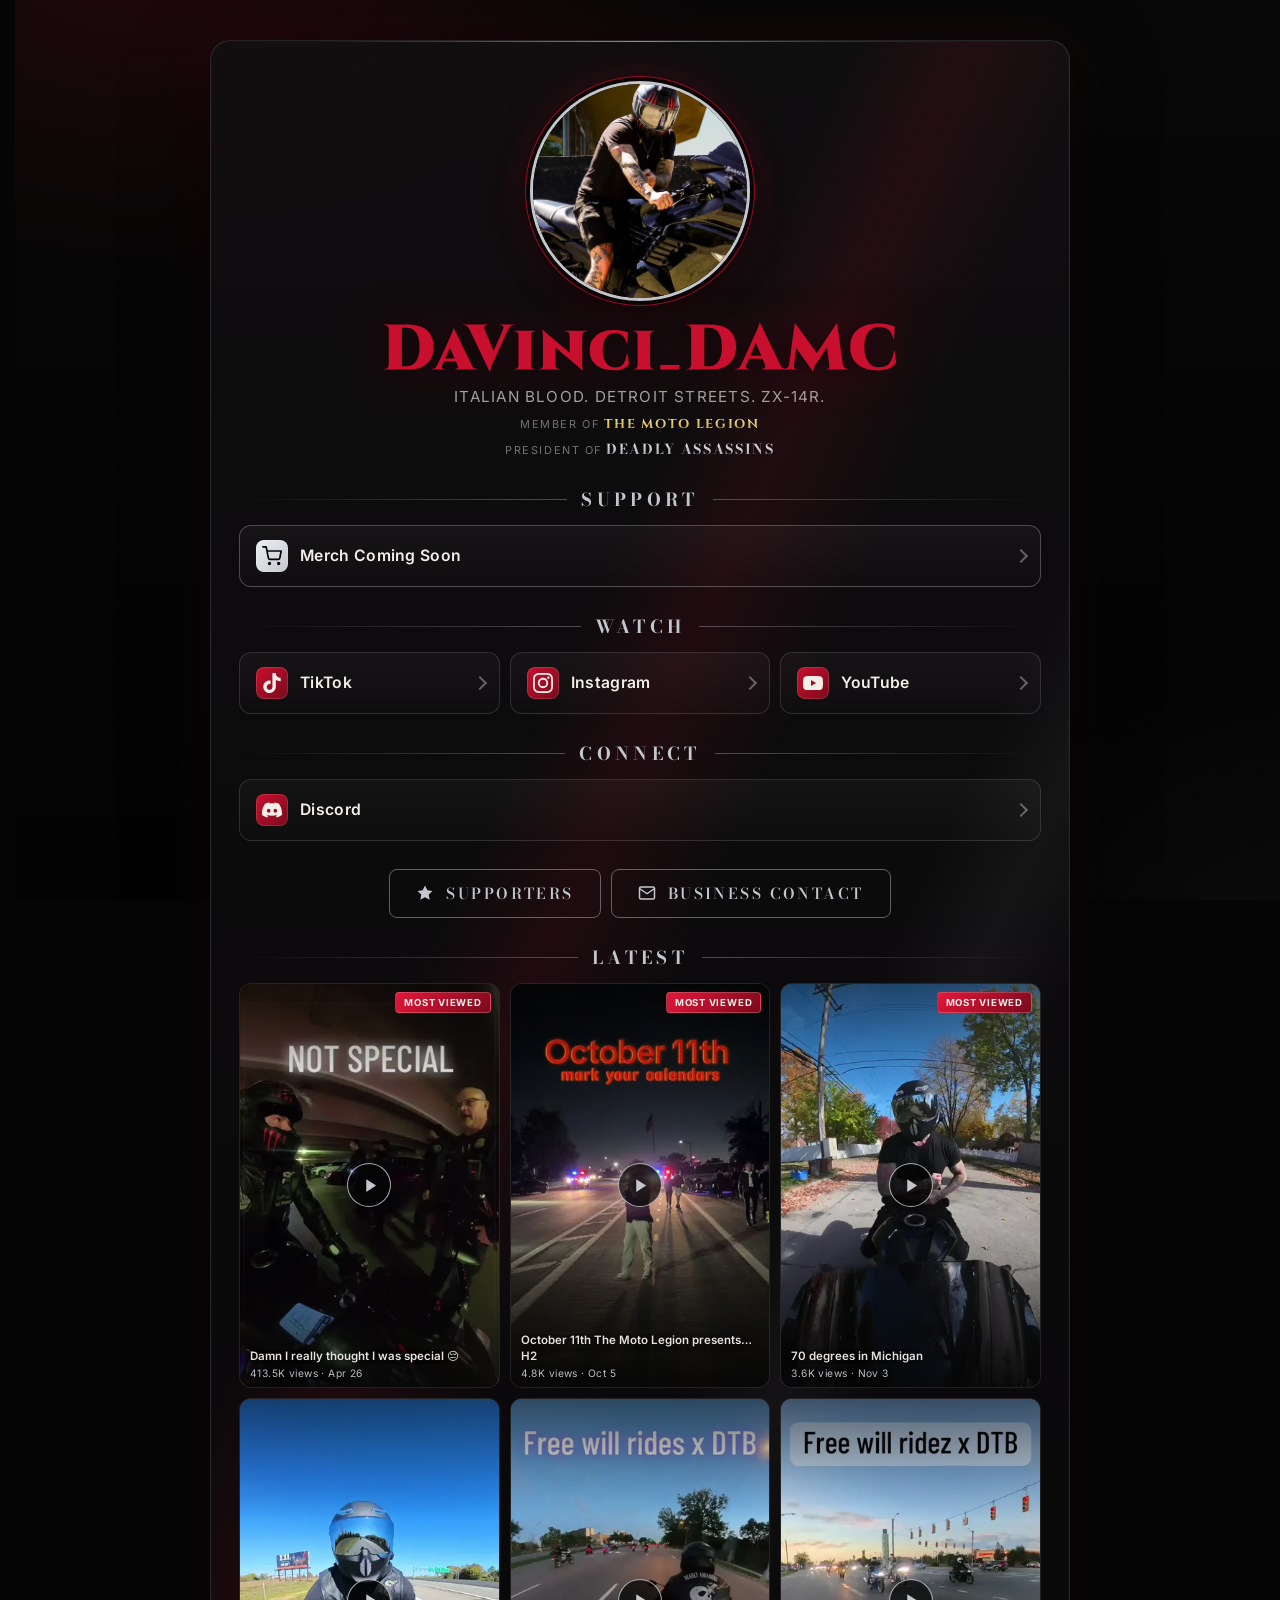
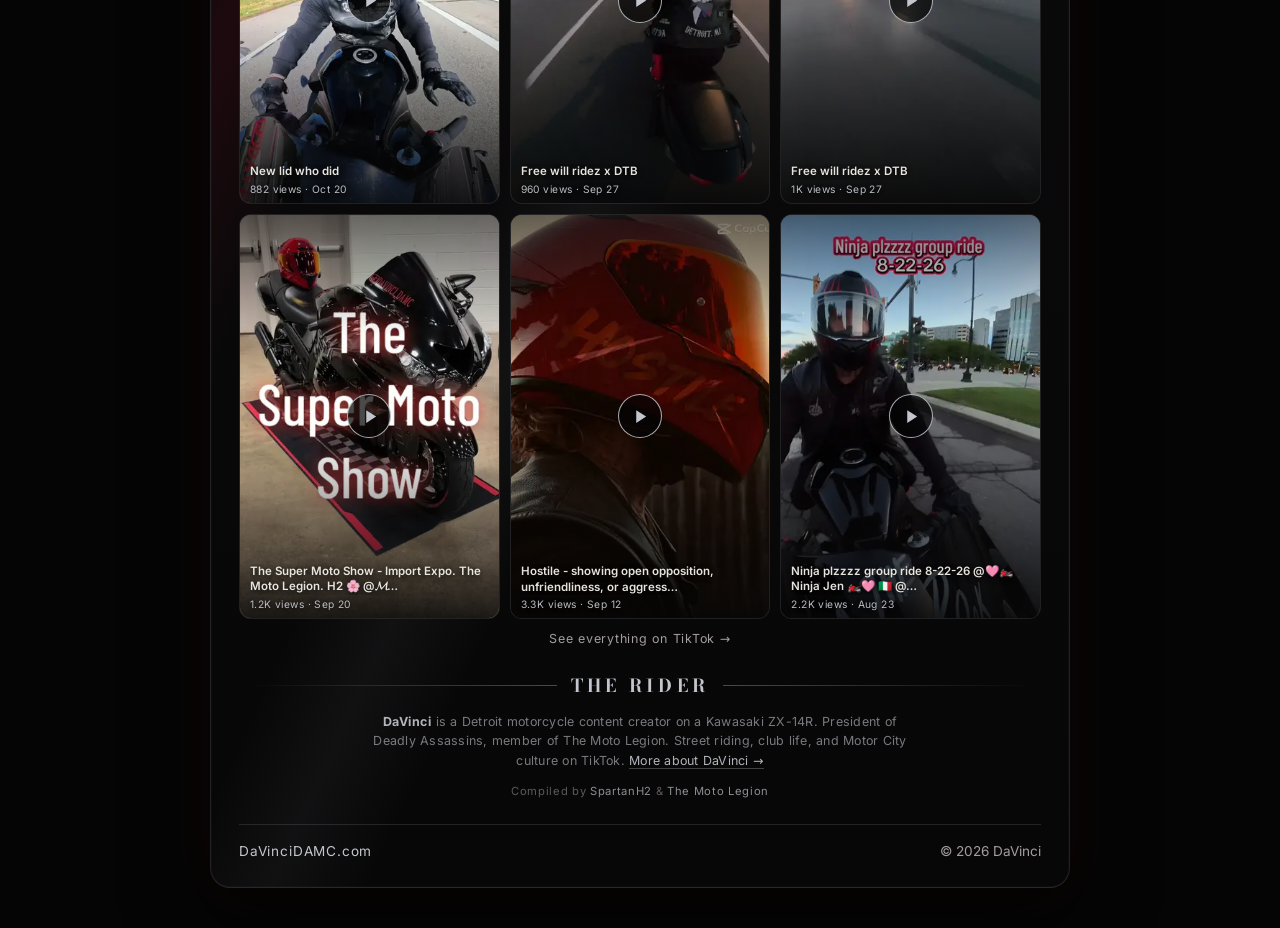
==== index.html @ 63b17da8 "Deploy VectaShield/Main-DaVinciDAMC-Website 2026-11-25T17:35:59Z" ====
<!DOCTYPE html>
<html lang="en">
<head>
    <meta charset="UTF-8">
    <meta name="viewport" content="width=device-width, initial-scale=1.0">
    <title>DaVinci | Motorcycle Content Creator | Detroit</title>
    <meta name="description" content="DaVinci is a Detroit motorcycle content creator on a Kawasaki ZX-14R. President of Deadly Assassins, member of The Moto Legion. TikTok, Instagram, YouTube, and Discord in one place.">
    <meta name="author" content="DaVinci">
    <meta name="robots" content="index, follow">
    <meta name="theme-color" content="#050505">
    <link rel="canonical" href="https://davincidamc.com/">

    <!-- Open Graph. Renders the preview card when the site is linked on
         Discord, Facebook, LinkedIn, Slack, and iMessage. -->
    <meta property="og:title" content="DaVinci | Motorcycle Content Creator | Detroit">
    <meta property="og:description" content="Detroit motorcycle content on a Kawasaki ZX-14R. President of Deadly Assassins, member of The Moto Legion.">
    <meta property="og:type" content="website">
    <meta property="og:url" content="https://davincidamc.com/">
    <meta property="og:site_name" content="DaVinci">
    <meta property="og:locale" content="en_US">
    <meta property="og:image" content="https://davincidamc.com/og-image.png?v=20261125173556">
    <meta property="og:image:secure_url" content="https://davincidamc.com/og-image.png?v=20261125173556">
    <meta property="og:image:type" content="image/png">
    <meta property="og:image:width" content="1200">
    <meta property="og:image:height" content="630">
    <meta property="og:image:alt" content="DaVinci, Detroit motorcycle content creator">

    <!-- Twitter Card. summary_large_image turns the preview into a
         full-width banner; it needs the 1200x630 card above, which
         scripts/make-og-image.mjs generates from src/og-card.html. -->
    <meta name="twitter:card" content="summary_large_image">
    <meta name="twitter:title" content="DaVinci | Motorcycle Content Creator | Detroit">
    <meta name="twitter:description" content="Detroit motorcycle content on a Kawasaki ZX-14R. President of Deadly Assassins, member of The Moto Legion.">
    <meta name="twitter:image" content="https://davincidamc.com/og-image.png?v=20261125173556">
    <meta name="twitter:image:alt" content="DaVinci, Detroit motorcycle content creator">

    <link rel="stylesheet" href="styles.css?v=20261125173556">
    <link rel="icon" type="image/png" href="favicon-64.png?v=20261125173556">
    <link rel="icon" href="/favicon.ico" sizes="48x48 32x32 16x16">
    <link rel="apple-touch-icon" href="/apple-touch-icon.png">
    <link rel="preload" href="/fonts/bodoni-moda-latin.woff2" as="font" type="font/woff2" crossorigin>
    <link rel="preload" href="/fonts/inter-latin.woff2" as="font" type="font/woff2" crossorigin>

    <!-- Structured data. Person + the two organizations + WebSite in one
         @graph so parsers read the identity graph in a single pass. The
         Legion node uses the @id that themotolegion.com publishes, so the
         membership edge resolves to the same entity from both sites. -->
    <script type="application/ld+json">
    {
      "@context": "https://schema.org",
      "@graph": [
        {
          "@type": "Person",
          "@id": "https://davincidamc.com/#person",
          "name": "DaVinci",
          "alternateName": ["DaVinci_DAMC", "@davinci_damc"],
          "url": "https://davincidamc.com/",
          "image": "https://davincidamc.com/davinci-portrait.webp",
          "jobTitle": "Motorcycle Content Creator",
          "description": "DaVinci is a Detroit motorcycle content creator on a Kawasaki ZX-14R. President of the Deadly Assassins motorcycle club and a member of The Moto Legion.",
          "homeLocation": {
            "@type": "Place",
            "address": {
              "@type": "PostalAddress",
              "addressLocality": "Detroit",
              "addressRegion": "MI",
              "addressCountry": "US"
            }
          },
          "knowsAbout": [
            "Motorcycles",
            "Kawasaki ZX-14R",
            "Sportbikes",
            "Detroit motorcycle culture",
            "Motorcycle clubs",
            "Rider community"
          ],
          "sameAs": [
            "https://www.tiktok.com/@davinci_damc",
            "https://www.instagram.com/davinci_damc/",
            "https://www.youtube.com/@davinci_damc"
          ],
          "memberOf": { "@id": "https://themotolegion.com/#org" },
          "affiliation": { "@id": "https://davincidamc.com/#deadly-assassins" }
        },
        {
          "@type": "Organization",
          "@id": "https://themotolegion.com/#org",
          "name": "The Moto Legion",
          "url": "https://themotolegion.com/",
          "description": "The Moto Legion is a southeast Michigan motorcycle content collective. DaVinci is a member.",
          "member": { "@id": "https://davincidamc.com/#person" }
        },
        {
          "@type": "Organization",
          "@id": "https://davincidamc.com/#deadly-assassins",
          "name": "Deadly Assassins",
          "alternateName": ["Deadly Assassins MC", "DAMC"],
          "description": "Deadly Assassins is a Detroit motorcycle club. DaVinci is its president.",
          "location": {
            "@type": "Place",
            "address": {
              "@type": "PostalAddress",
              "addressLocality": "Detroit",
              "addressRegion": "MI",
              "addressCountry": "US"
            }
          },
          "member": {
            "@type": "OrganizationRole",
            "member": { "@id": "https://davincidamc.com/#person" },
            "roleName": "President"
          }
        },
        {
          "@type": "WebSite",
          "@id": "https://davincidamc.com/#website",
          "name": "DaVinci",
          "url": "https://davincidamc.com/",
          "inLanguage": "en-US",
          "publisher": { "@id": "https://davincidamc.com/#person" }
        }
      ]
    }
    </script>
</head>
<body>
    <main class="card">
        <div class="avatar-wrap">
            <img src="davinci-avatar.webp?v=20261125173556" alt="DaVinci on his Kawasaki ZX-14R" class="avatar" width="220" height="220" fetchpriority="high">
        </div>

        <h1 class="name wordmark-heading"><img src="davinci-damc-wordmark.svg?v=20261125173556" alt="DaVinci_DAMC" class="wordmark" width="2806" height="300"></h1>
        <p class="tagline">Italian blood. Detroit streets. ZX-14R.</p>

        <!-- Membership credit. Deliberately understated visually, but fully
             machine-readable: the JSON-LD above carries Person.memberOf ->
             The Moto Legion Organization, and this link repeats it in the
             DOM so a crawler that only reads markup still sees the tie. -->
        <p class="legion-member">
            Member of
            <a href="https://themotolegion.com/" target="_blank" rel="noopener external"
               title="The Moto Legion, southeast Michigan motorcycle collective">The Moto Legion</a>
        </p>
        <!-- Club title, styled as a sibling of the Legion line. No link:
             the club has no site. JSON-LD carries the president role. -->
        <p class="club-title">
            President of
            <span class="club-name">Deadly Assassins</span>
        </p>

        <section class="links">
            <h2 class="section-title">Support</h2>
            <div class="link-grid" style="grid-template-columns: 1fr;">
                <a class="link-btn support" href="coming-soon.html" rel="noopener" aria-label="Merch coming soon" title="Merch (Coming Soon)">
                    <span class="icon"><svg class="icon-svg" aria-hidden="true"><use href="icons.svg#i-cart"/></svg></span><span class="label">Merch Coming Soon</span>
                </a>
            </div>

            <h2 class="section-title">Watch</h2>
            <div class="link-grid">
                <a class="link-btn" href="https://www.tiktok.com/@davinci_damc" target="_blank" rel="noopener" aria-label="TikTok profile for DaVinci" title="TikTok">
                    <span class="icon"><svg class="icon-svg" aria-hidden="true"><use href="icons.svg#i-tiktok"/></svg></span><span class="label">TikTok</span>
                </a>
                <a class="link-btn" href="https://www.instagram.com/davinci_damc/" target="_blank" rel="noopener" aria-label="Instagram profile for DaVinci" title="Instagram">
                    <span class="icon"><svg class="icon-svg" aria-hidden="true"><use href="icons.svg#i-instagram"/></svg></span><span class="label">Instagram</span>
                </a>
                <a class="link-btn" href="https://www.youtube.com/@davinci_damc" target="_blank" rel="noopener" aria-label="YouTube channel for DaVinci" title="YouTube">
                    <span class="icon"><svg class="icon-svg" aria-hidden="true"><use href="icons.svg#i-youtube"/></svg></span><span class="label">YouTube</span>
                </a>
            </div>

            <h2 class="section-title">Connect</h2>
            <div class="link-grid" style="grid-template-columns: 1fr;">
                <a class="link-btn" href="https://discord.gg/fz67hjDnPW" target="_blank" rel="noopener" aria-label="The Moto Legion Discord server invite" title="Discord">
                    <span class="icon"><svg class="icon-svg" aria-hidden="true"><use href="icons.svg#i-discord"/></svg></span><span class="label">Discord</span>
                </a>
            </div>

            <div class="meta-cta-row">
                <a class="business-cta" href="supporters.html" aria-label="Supporters page">
                    <svg class="icon-svg" aria-hidden="true"><use href="icons.svg#i-star"/></svg><span class="label">Supporters</span>
                </a>
                <a class="business-cta" href="contact.html" aria-label="Business contact for DaVinci">
                    <svg class="icon-svg" aria-hidden="true"><use href="icons.svg#i-envelope"/></svg><span class="label">Business Contact</span>
                </a>
            </div>
        </section>

        <!-- Moto Legion shared events calendar. The inline script at the
             bottom of the page fetches themotolegion.com/events.json
             cross-origin (CORS is open, buster rolls hourly), filters to
             events naming davinci or the whole Moto Legion, and renders
             .event-tile anchors here. Empty, and costing nothing visually,
             when no upcoming event names this site or the fetch fails. -->
        <div id="event-strip"></div>

        <!-- Latest TikTok uploads. Hidden until feed.js has data so the
             section never flashes an empty heading; feed.js only fetches
             once the page is idle and the section nears the viewport. -->
        <div id="latest-anchor" aria-hidden="true"></div>
        <section class="latest" id="latest" aria-label="Latest TikTok videos" hidden>
            <h2 class="section-title">Latest</h2>
            <div class="video-grid" id="video-grid"></div>
            <a class="feed-more" href="https://www.tiktok.com/@davinci_damc" target="_blank" rel="noopener">
                See everything on TikTok &rarr;
            </a>
        </section>
        <noscript>
            <p class="feed-fallback">Latest videos need JavaScript. Catch them direct on
                <a href="https://www.tiktok.com/@davinci_damc" rel="noopener">@davinci_damc</a>.
            </p>
        </noscript>

        <section class="about-caption">
            <h2 class="section-title">The Rider</h2>
            <p>
                <strong>DaVinci</strong> is a Detroit motorcycle content creator on a Kawasaki ZX-14R.
                President of Deadly Assassins, member of The Moto Legion. Street riding, club life, and Motor City culture on TikTok.
                <a href="about.html">More about DaVinci &rarr;</a>
            </p>
        </section>

        <p class="site-credit">
            Compiled by <a href="https://spartanh2.com" target="_blank" rel="noopener" title="SpartanH2, southeast Michigan motorcycle content creator">SpartanH2</a>
            &amp; <a href="https://themotolegion.com" target="_blank" rel="noopener" title="The Moto Legion, southeast Michigan motorcycle collective">The Moto Legion</a>
        </p>

        <footer class="footer">
            <a href="https://davincidamc.com">DaVinciDAMC.com</a>
            <span>&copy; <span id="year"></span> DaVinci</span>
        </footer>
    </main>

    <script>document.getElementById('year').textContent = new Date().getFullYear();</script>
    <!-- Moto Legion shared events calendar. One fetch of the hub's
         events.json; the ?v= buster rolls hourly so LiteSpeed's day-long
         JSON cache never serves a stale calendar, and no deploy is needed
         here when an event is added. Any failure leaves the strip empty,
         identical to having no upcoming events. -->
    <script>
    (function () {
        var strip = document.getElementById('event-strip');
        if (!strip || !window.fetch) { return; }
        var EVENTS_URL = 'https://themotolegion.com/events.json?v=' +
            Math.floor(Date.now() / 3600000);
        var MY_KEY = 'davinci';
        var MONTHS = ['Jan', 'Feb', 'Mar', 'Apr', 'May', 'Jun',
                      'Jul', 'Aug', 'Sep', 'Oct', 'Nov', 'Dec'];
        function span(cls, text) {
            var s = document.createElement('span');
            s.className = cls;
            s.textContent = text;
            return s;
        }
        fetch(EVENTS_URL).then(function (r) { return r.json(); }).then(function (d) {
            var now = new Date();
            var today = now.getFullYear() + '-' +
                String(now.getMonth() + 1).padStart(2, '0') + '-' +
                String(now.getDate()).padStart(2, '0');
            (d.events || []).filter(function (e) {
                return e.date >= today && (e.who || []).some(function (w) {
                    return w === MY_KEY || w === 'themotolegion';
                });
            }).sort(function (a, b) {
                return a.date < b.date ? -1 : a.date > b.date ? 1 : 0;
            }).forEach(function (e) {
                var tile = document.createElement('a');
                tile.className = 'event-tile';
                tile.href = e.url;
                tile.target = '_blank';
                tile.rel = 'noopener';
                tile.setAttribute('aria-label', e.aria ||
                    (e.name + ', ' + e.date + ', ' + e.where));
                var date = span('event-date', '');
                date.appendChild(span('event-mon', MONTHS[parseInt(e.date.slice(5, 7), 10) - 1]));
                date.appendChild(span('event-day', String(parseInt(e.date.slice(8, 10), 10))));
                var info = span('event-info', '');
                info.appendChild(span('event-name', e.name));
                info.appendChild(span('event-times', e.times));
                var where = span('event-where', e.where + ' ');
                where.appendChild(span('event-arrow', '→'));
                tile.appendChild(date);
                tile.appendChild(info);
                tile.appendChild(where);
                strip.appendChild(tile);
            });
        }).catch(function () { /* unreachable hub reads as no events */ });
    })();
    </script>
    <!-- Last script on the page: the feed is the lowest-priority thing here
         and defers its own network work until after load. -->
    <script src="feed.js?v=20261125173556" defer></script>
</body>
</html>
---- styles.css ----
@font-face{font-family:Bodoni Moda;font-style:normal;font-weight:400 900;font-display:swap;src:url(fonts/bodoni-moda-latin.woff2) format("woff2");unicode-range:U+0000-00FF,U+0131,U+0152-0153,U+02BB-02BC,U+02C6,U+02DA,U+02DC,U+0304,U+0308,U+0329,U+2000-206F,U+20AC,U+2122,U+2191,U+2193,U+2212,U+2215,U+FEFF,U+FFFD}@font-face{font-family:Bodoni Moda;font-style:italic;font-weight:400 900;font-display:swap;src:url(fonts/bodoni-moda-italic-latin.woff2) format("woff2");unicode-range:U+0000-00FF,U+0131,U+0152-0153,U+02BB-02BC,U+02C6,U+02DA,U+02DC,U+0304,U+0308,U+0329,U+2000-206F,U+20AC,U+2122,U+2191,U+2193,U+2212,U+2215,U+FEFF,U+FFFD}@font-face{font-family:Inter;font-style:normal;font-weight:100 900;font-display:swap;src:url(fonts/inter-latin.woff2) format("woff2");unicode-range:U+0000-00FF,U+0131,U+0152-0153,U+02BB-02BC,U+02C6,U+02DA,U+02DC,U+0304,U+0308,U+0329,U+2000-206F,U+20AC,U+2122,U+2191,U+2193,U+2212,U+2215,U+FEFF,U+FFFD}@font-face{font-family:Cinzel;font-style:normal;font-weight:400 900;font-display:swap;src:url(fonts/cinzel-latin.woff2) format("woff2");unicode-range:U+0000-00FF,U+0131,U+0152-0153,U+02BB-02BC,U+02C6,U+02DA,U+02DC,U+0304,U+0308,U+0329,U+2000-206F,U+20AC,U+2122,U+2191,U+2193,U+2212,U+2215,U+FEFF,U+FFFD}@view-transition{navigation: auto;}::view-transition-old(root),::view-transition-new(root){animation-duration:.16s}@media (prefers-reduced-motion: reduce){::view-transition-old(root),::view-transition-new(root){animation:none}}:root{--black: #050505;--black-2: #0a0a0a;--lacquer: #121012;--lacquer-2: #1a1618;--red: #C8102E;--red-deep: #7a0a1c;--red-glow: #e3173a;--steel: #c3c7cd;--steel-dim: #8a9099;--steel-dark: #5c6169;--ink: #f2efe9;--muted: #a39d9d;--it-green: #1f8a4c;--it-white: #f2efe9;--it-red: #C8102E}*{box-sizing:border-box;margin:0;padding:0}html{scrollbar-gutter:stable both-edges}html,body{min-height:100%;font-family:Inter,system-ui,-apple-system,Segoe UI,Roboto,sans-serif;color:var(--ink);background:var(--black)}body{min-height:100vh;display:flex;align-items:center;justify-content:center;padding:40px 20px;background:transparent}body:before{content:"";position:fixed;inset:0;z-index:-1;background-color:var(--black);background-image:radial-gradient(900px 560px at 12% -8%,rgba(200,16,46,.14),transparent 62%),radial-gradient(760px 520px at 105% 108%,rgba(195,199,205,.05),transparent 60%),linear-gradient(180deg,#070707 0%,var(--black) 50%,#030303 100%);pointer-events:none}.card{width:100%;max-width:860px;background:linear-gradient(180deg,#121012cc,#090809db);border:1px solid rgba(195,199,205,.14);border-radius:20px;padding:40px 28px 28px;box-shadow:0 30px 80px #000000bf,0 0 0 1px #ffffff05 inset,0 0 60px #c8102e1a;backdrop-filter:blur(3px);position:relative;overflow:hidden}.card:before{content:"";position:absolute;inset:0;background:linear-gradient(115deg,transparent 55%,rgba(195,199,205,.05) 60%,transparent 65%),linear-gradient(295deg,transparent 55%,rgba(200,16,46,.1) 62%,transparent 68%);pointer-events:none}.card:after{content:"";position:absolute;top:0;left:12%;right:12%;height:1px;background:linear-gradient(90deg,transparent 0%,rgba(31,138,76,.55) 22%,rgba(242,239,233,.55) 50%,rgba(200,16,46,.6) 78%,transparent 100%);pointer-events:none}.avatar-wrap{display:flex;justify-content:center;margin-bottom:18px;position:relative;z-index:1}.avatar{width:220px;height:220px;border-radius:50%;object-fit:cover;border:3px solid var(--steel);background:#000;box-shadow:0 0 0 4px #050505f2,0 0 0 5px #c8102eb3,0 10px 30px #000000b3,0 0 44px #c8102e47}.name{font-family:Bodoni Moda,Times New Roman,serif;font-weight:700;text-align:center;font-size:clamp(2rem,5vw,2.6rem);letter-spacing:.1em;color:var(--ink);text-shadow:0 2px 12px rgba(0,0,0,.8);position:relative;z-index:1;text-transform:uppercase}.accent{color:var(--red-glow);margin-left:4px}.name-solid{color:var(--steel)}.wordmark-heading{letter-spacing:0;line-height:0;margin:.2em 0}.wordmark{display:block;margin:0 auto;width:min(100%,clamp(250px,76vw,520px));max-width:100%;height:auto;filter:drop-shadow(0 2px 14px rgba(0,0,0,.8)) drop-shadow(0 0 22px rgba(200,16,46,.22))}.tagline{text-align:center;color:var(--muted);font-size:.95rem;letter-spacing:.08em;text-transform:uppercase;margin:12px 0 10px;position:relative;z-index:1}.legion-member{text-align:center;margin:0;font-size:.68rem;letter-spacing:.14em;text-transform:uppercase;color:#a39d9db3;position:relative;z-index:1}.legion-member a{font-family:Cinzel,serif;font-weight:700;font-size:.8rem;letter-spacing:.13em;text-decoration:none;color:#e8c76a;transition:filter .15s ease;white-space:nowrap}@supports ((-webkit-background-clip: text) or (background-clip: text)){.legion-member a{background:linear-gradient(180deg,#f4e4b8,#e8c76a 45%,#c9a24b 80%);-webkit-background-clip:text;background-clip:text;color:transparent}}.legion-member a:hover{filter:brightness(1.15) drop-shadow(0 0 8px rgba(232,199,106,.35))}.legion-member a:focus-visible{outline:2px solid #e8c76a;outline-offset:3px;border-radius:2px}.club-title{text-align:center;margin:6px 0 24px;font-size:.68rem;letter-spacing:.14em;text-transform:uppercase;color:#a39d9db3;position:relative;z-index:1}.club-title .club-name{font-family:Bodoni Moda,serif;font-weight:700;font-size:.86rem;letter-spacing:.12em;color:var(--steel);white-space:nowrap}@supports ((-webkit-background-clip: text) or (background-clip: text)){.club-title .club-name{background:linear-gradient(180deg,#eef0f3 0%,var(--steel) 50%,var(--steel-dim) 100%);-webkit-background-clip:text;background-clip:text;color:transparent}}.section-title{display:flex;align-items:center;gap:14px;font-family:Bodoni Moda,serif;font-weight:700;font-size:clamp(.92rem,2.8vw,1.12rem);letter-spacing:.24em;color:var(--steel);text-transform:uppercase;text-align:center;white-space:nowrap;margin:26px 0 12px;position:relative;z-index:1}.section-title:before,.section-title:after{content:"";flex:1;height:1px;min-width:12px;background:linear-gradient(90deg,transparent,rgba(195,199,205,.35))}.section-title:after{background:linear-gradient(90deg,rgba(195,199,205,.35),transparent)}.link-grid{display:grid;grid-template-columns:repeat(auto-fit,minmax(180px,1fr));gap:10px;position:relative;z-index:1}.link-grid+.link-grid{margin-top:10px}.link-btn{display:flex;align-items:center;gap:12px;padding:14px 16px;background:linear-gradient(180deg,#ffffff0a,#ffffff03);border:1px solid rgba(195,199,205,.16);border-radius:12px;color:var(--ink);text-decoration:none;font-weight:600;font-size:.98rem;letter-spacing:.02em;transition:transform .15s ease,border-color .2s ease,background .2s ease,box-shadow .2s ease;position:relative;overflow:hidden}.link-btn:after{content:"";position:absolute;right:14px;top:50%;width:8px;height:8px;border-right:2px solid var(--steel);border-top:2px solid var(--steel);transform:translateY(-50%) rotate(45deg);opacity:.45;transition:opacity .2s ease,right .2s ease}.link-btn:hover{transform:translateY(-2px);border-color:var(--red-glow);background:linear-gradient(180deg,#c8102e2e,#c8102e0d);box-shadow:0 8px 24px #c8102e47}.link-btn:hover:after{opacity:1;right:10px}.link-btn:focus-visible{outline:2px solid var(--steel);outline-offset:2px}.link-btn .icon{display:inline-flex;align-items:center;justify-content:center;width:32px;height:32px;background:linear-gradient(135deg,var(--red),var(--red-deep));color:var(--ink);border-radius:8px;font-weight:800;flex-shrink:0;box-shadow:inset 0 0 0 1px #ffffff1f}.icon-svg{width:20px;height:20px;fill:currentColor;display:block}.business-cta .icon-svg{width:18px;height:18px}.link-btn.support .icon{background:linear-gradient(135deg,#eef0f3,var(--steel));color:var(--black)}.link-btn.support{border-color:#c3c7cd52}.link-btn.support:hover{border-color:var(--steel);background:linear-gradient(180deg,#c3c7cd24,#c3c7cd0a);box-shadow:0 8px 24px #c3c7cd29}.meta-cta-row{margin-top:28px;display:flex;flex-wrap:wrap;justify-content:center;gap:10px;position:relative;z-index:1}.business-cta{display:inline-flex;align-items:center;gap:12px;padding:12px 26px;background:transparent;border:1.5px solid rgba(195,199,205,.45);border-radius:8px;color:var(--steel);text-decoration:none;font-family:Bodoni Moda,serif;font-weight:600;font-size:.95rem;text-transform:uppercase;letter-spacing:.16em;transition:background .15s ease,color .15s ease,border-color .15s ease,transform .15s ease}.business-cta:hover{background:var(--steel);color:var(--black);border-color:var(--steel);transform:translateY(-1px)}.business-cta:focus-visible{outline:2px solid var(--steel);outline-offset:2px}.about-caption{margin:0 auto 6px;padding:0 8px;text-align:center;color:#c3c7cd99;font-size:.78rem;line-height:1.55;letter-spacing:.02em;position:relative;z-index:1}.about-caption p{max-width:560px;margin:0 auto}.about-caption strong{color:#c3c7cde6;font-weight:700;letter-spacing:.04em}.about-caption a{color:#c3c7cde6;text-decoration:none;border-bottom:1px solid rgba(195,199,205,.3);transition:color .15s ease,border-color .15s ease;white-space:nowrap}.about-caption a:hover{color:var(--ink);border-bottom-color:var(--red-glow)}.footer{margin-top:26px;padding-top:18px;border-top:1px solid rgba(195,199,205,.14);display:flex;justify-content:space-between;align-items:center;flex-wrap:wrap;gap:8px;font-size:.85rem;color:var(--muted);position:relative;z-index:1}.footer a{color:var(--steel);text-decoration:none;letter-spacing:.06em}.footer a:hover{color:var(--red-glow)}.back-link{display:inline-block;color:var(--steel);text-decoration:none;font-size:.85rem;letter-spacing:.1em;text-transform:uppercase;margin-bottom:16px;position:relative;z-index:1;transition:color .15s ease}.back-link:hover{color:var(--red-glow)}.fine-print{color:var(--muted);font-size:.78rem;text-align:center;margin-top:18px;padding:12px;border:1px dashed rgba(200,16,46,.35);border-radius:8px;line-height:1.5;position:relative;z-index:1}.fine-print a{color:var(--steel);text-decoration:none;border-bottom:1px solid rgba(195,199,205,.4);transition:color .15s ease,border-color .15s ease}.fine-print a:hover{color:var(--ink);border-bottom-color:var(--red-glow)}.site-credit{text-align:center;margin:14px 0 0;font-size:.7rem;letter-spacing:.06em;color:#a39d9d8c;position:relative;z-index:1}.site-credit a{color:#c3c7cdb3;text-decoration:none}.site-credit a:hover{color:var(--ink)}@media (max-width: 420px){.card{padding:30px 18px 22px}.avatar{width:170px;height:170px}.link-grid{grid-template-columns:1fr 1fr}.link-btn{padding:12px 10px;font-size:.82rem;gap:8px}.link-btn .icon{width:28px;height:28px}.link-btn .icon .icon-svg{width:16px;height:16px}.link-btn:after{display:none}.business-cta{padding:11px 18px;font-size:.85rem}.club-title{font-size:.62rem;letter-spacing:.12em}.club-title .club-name{font-size:.78rem;letter-spacing:.09em}.legion-member{font-size:.62rem;letter-spacing:.12em}}#supporters-list{display:flex;flex-direction:column;gap:6px;margin-top:4px;position:relative;z-index:1}.supporter-row{display:grid;grid-template-columns:80px 1fr auto 24px;align-items:center;gap:12px;padding:10px 14px;background:#ffffff05;border:1px solid rgba(195,199,205,.08);border-radius:8px;font-size:.95rem;transition:border-color .15s ease,background .15s ease}.supporter-row:hover{border-color:#c3c7cd33;background:#ffffff08}.supporter-tier{font-family:Bodoni Moda,serif;font-weight:600;font-size:.72rem;text-transform:uppercase;letter-spacing:.12em;padding:3px 8px;border-radius:4px;text-align:center;color:var(--steel);border:1px solid rgba(195,199,205,.35);background:#c3c7cd0d}.tier-legend{color:var(--ink);border-color:#c8102eb3;background:linear-gradient(135deg,#c8102e38,#c3c7cd0f)}.supporter-name{font-weight:600;color:var(--ink)}.supporter-months{font-size:.85rem;color:#c3c7cdbf;white-space:nowrap}.supporter-ig{color:#c3c7cdb3;text-decoration:none;display:inline-flex;align-items:center;justify-content:center}.supporter-ig .icon-svg{width:18px;height:18px}.supporter-ig:hover{color:var(--red-glow)}.supporter-row.milestone-1y{border-left:2px solid rgba(195,199,205,.4)}.supporter-row.milestone-2y{border-left:2px solid rgba(195,199,205,.7)}.supporter-row.milestone-3y{border-left:2px solid var(--red);box-shadow:inset 4px 0 12px -8px #c8102e80}.supporters-tail{text-align:center;margin-top:14px;font-size:.85rem;color:#c3c7cd8c;font-style:italic}@media (max-width: 480px){.supporter-row{grid-template-columns:auto minmax(0,1fr) auto auto;gap:8px;padding:10px 12px;font-size:.88rem}.supporter-tier{font-size:.62rem;padding:3px 7px;letter-spacing:.08em}.supporter-name{min-width:0;overflow:hidden;text-overflow:ellipsis;white-space:nowrap}.supporter-months{font-size:.75rem}}.latest{margin-top:6px}.video-grid{display:grid;grid-template-columns:repeat(2,1fr);gap:10px;position:relative;z-index:1}@media (min-width: 560px){.video-grid{grid-template-columns:repeat(3,1fr)}}.video-card{position:relative;border-radius:12px;overflow:hidden;border:1px solid rgba(195,199,205,.14);background:#00000059;aspect-ratio:9 / 14;min-height:210px;cursor:pointer;padding:0;text-align:left;display:block;width:100%;color:var(--ink);font-family:inherit;transition:transform .15s ease,border-color .2s ease,box-shadow .2s ease;opacity:0;transform:translateY(10px)}.video-card.revealed{opacity:1;transform:none;transition:opacity .4s ease,transform .4s ease,border-color .2s ease,box-shadow .2s ease}@media (prefers-reduced-motion: reduce){.video-card{opacity:1;transform:none}}.video-card:hover{transform:translateY(-3px);border-color:#e3173a99;box-shadow:0 14px 34px -14px #000000e6}.video-card:focus-visible{outline:2px solid var(--steel);outline-offset:2px}.video-card.playing{cursor:default;transform:none}.video-thumb{position:absolute;inset:0;width:100%;height:100%;object-fit:cover;display:block;background:linear-gradient(135deg,#1a1618e6,#0a0a0ae6)}.video-card:before{content:"";position:absolute;inset:0;background:linear-gradient(100deg,transparent 30%,rgba(255,255,255,.05) 50%,transparent 70%);background-size:200% 100%;animation:video-shimmer 1.4s infinite;z-index:0}.video-card.loaded:before{animation:none;opacity:0}@keyframes video-shimmer{0%{background-position:200% 0}to{background-position:-200% 0}}@media (prefers-reduced-motion: reduce){.video-card:before{animation:none}}.video-scrim{position:absolute;inset:0;background:linear-gradient(180deg,rgba(5,5,5,.55) 0%,transparent 30%,transparent 55%,rgba(5,5,5,.88) 100%);z-index:1;pointer-events:none}.video-play{position:absolute;top:50%;left:50%;transform:translate(-50%,-50%);width:44px;height:44px;border-radius:50%;background:#050505b8;border:1.5px solid rgba(195,199,205,.85);display:flex;align-items:center;justify-content:center;color:var(--steel);z-index:2;pointer-events:none;transition:transform .15s ease,background .15s ease,color .15s ease}.video-card:hover .video-play{transform:translate(-50%,-50%) scale(1.1);background:#c8102ee0;color:var(--ink)}.video-play .icon-svg{width:17px;height:17px;margin-left:2px}.video-badges{position:absolute;top:8px;left:8px;right:8px;display:flex;justify-content:flex-end;z-index:2;pointer-events:none}.badge-pinned{font-size:.6rem;font-weight:700;letter-spacing:.08em;text-transform:uppercase;padding:3px 8px;border-radius:4px;line-height:1.4;white-space:nowrap;color:var(--ink);background:linear-gradient(135deg,var(--red-glow),var(--red-deep));border:1px solid rgba(255,255,255,.2)}.video-meta{position:absolute;left:10px;right:10px;bottom:8px;z-index:2;pointer-events:none}.video-note{font-size:.72rem;font-weight:600;line-height:1.35;color:#f2efe9f2;text-shadow:0 1px 6px rgba(0,0,0,.9);display:-webkit-box;-webkit-line-clamp:2;-webkit-box-orient:vertical;overflow:hidden}.video-stats{display:block;margin-top:3px;font-size:.64rem;color:#c3c7cdf2;letter-spacing:.04em;text-shadow:0 1px 4px rgba(0,0,0,.9)}.video-card iframe{position:absolute;inset:0;width:100%;height:100%;border:0;z-index:3;background:#000}.feed-more{display:block;text-align:center;margin-top:12px;font-size:.78rem;letter-spacing:.06em;color:var(--muted);text-decoration:none;position:relative;z-index:1;transition:color .15s ease}.feed-more:hover{color:var(--steel)}.feed-fallback{text-align:center;color:var(--muted);font-size:.85rem;line-height:1.6;padding:14px 0 4px;position:relative;z-index:1}.feed-fallback a{color:var(--steel)}@media (max-width: 639px){.video-card.playing{grid-column:1 / -1;aspect-ratio:9 / 15}}@media (max-width: 479px){.video-grid{gap:8px}.video-card{min-height:190px}.video-note{font-size:.68rem}.video-stats{font-size:.58rem;white-space:nowrap}.video-stats .v-word{display:none}}:root{--crimson: #b91c2c;--gold-bright: #e8c76a}.event-tile{display:flex;align-items:center;gap:14px;margin-top:24px;padding:10px 14px;border:1px solid rgba(201,162,75,.4);border-radius:12px;background:linear-gradient(90deg,rgba(185,28,44,.16),rgba(185,28,44,.04) 45%,transparent),#00000059;color:var(--ink);text-decoration:none;position:relative;z-index:1;transition:transform .15s ease,border-color .2s ease,box-shadow .2s ease}.event-tile:hover{transform:translateY(-2px);border-color:var(--gold-bright);box-shadow:0 8px 24px #b91c2c4d}.event-tile:focus-visible{outline:2px solid var(--gold-bright);outline-offset:2px}.event-date{display:flex;flex-direction:column;align-items:center;justify-content:center;flex-shrink:0;width:52px;padding:5px 0 6px;border-radius:8px;background:linear-gradient(135deg,var(--crimson),#5f0e17);box-shadow:inset 0 0 0 1px #ffffff24;line-height:1}.event-mon{font-size:.6rem;font-weight:700;letter-spacing:.18em;text-transform:uppercase;color:#f4f1e8d9}.event-day{font-family:Cinzel,serif;font-weight:800;font-size:1.35rem;margin-top:2px;color:#fff}.event-info{min-width:0;display:flex;flex-direction:column;gap:2px}.event-name{font-family:Cinzel,serif;font-weight:700;font-size:.95rem;letter-spacing:.08em;text-transform:uppercase;color:var(--gold-bright)}.event-times{font-size:.76rem;color:var(--muted);letter-spacing:.04em}.event-where{margin-left:auto;text-align:right;font-size:.78rem;font-weight:600;color:var(--gold-bright);letter-spacing:.03em;white-space:nowrap}.event-arrow{opacity:.7}.event-tile:hover .event-arrow{opacity:1}@media (max-width: 560px){.event-tile{flex-wrap:wrap;row-gap:6px}.event-where{margin-left:66px}}
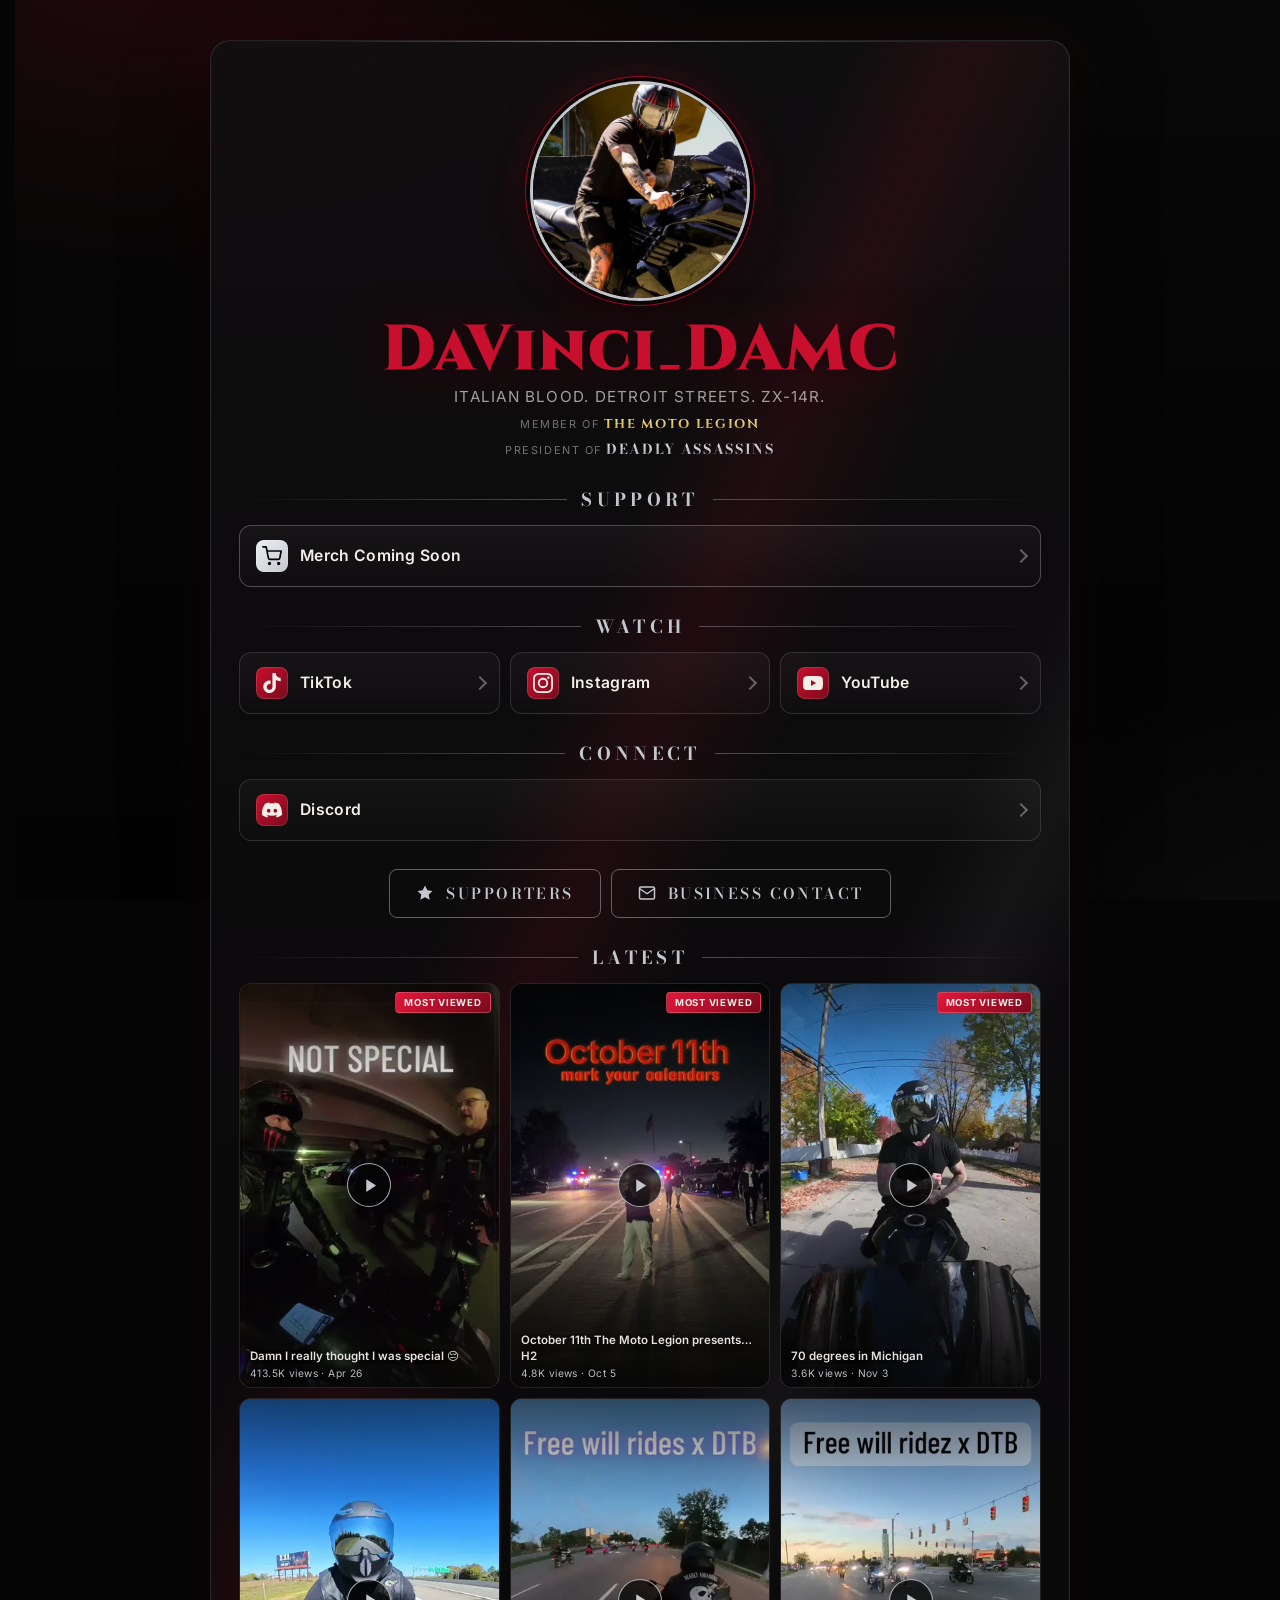
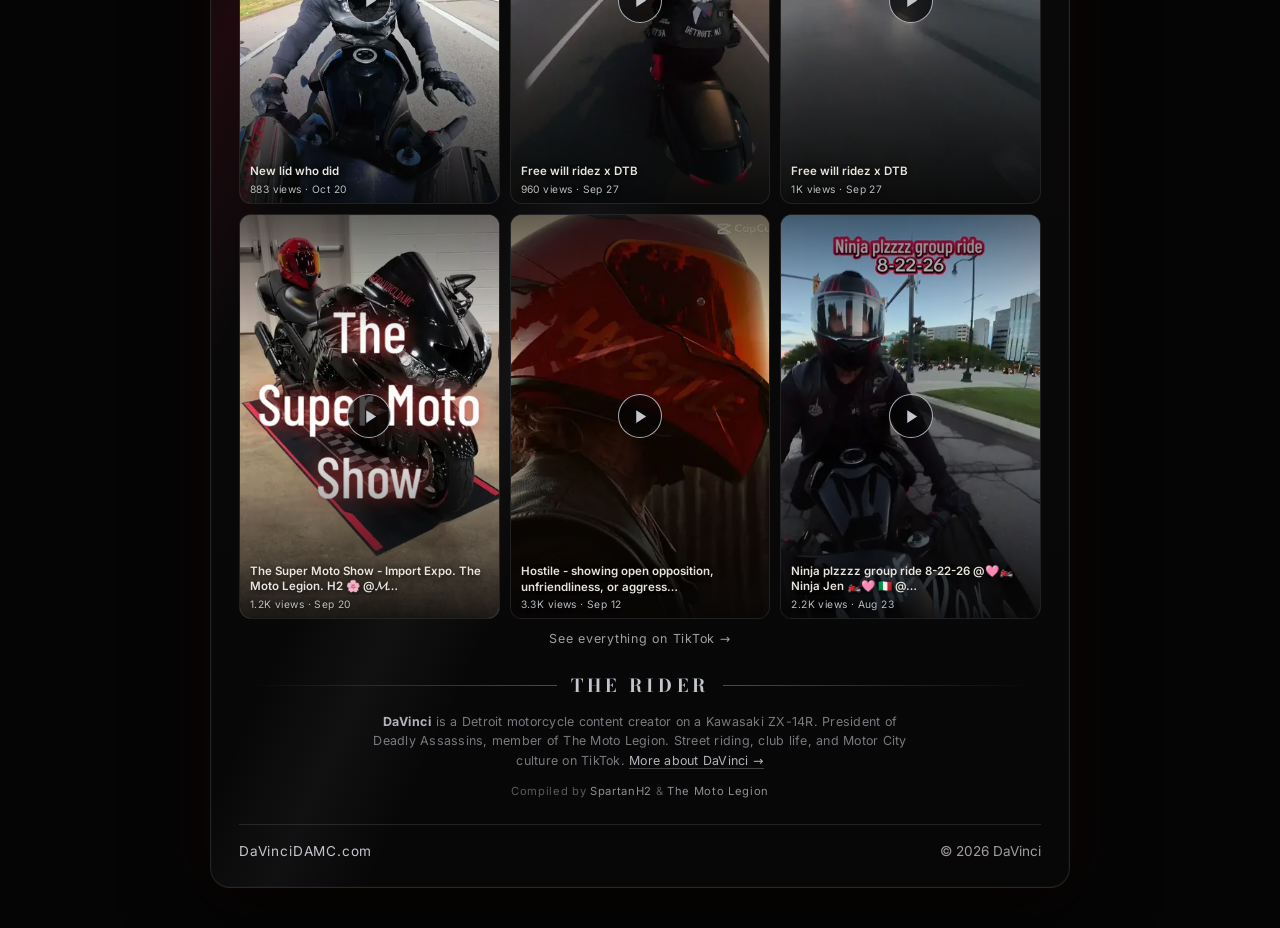
==== commit bc3dd50c: "Deploy VectaShield/Main-DaVinciDAMC-Website 2026-11-26T01:09:54Z" ====
--- a/index.html
+++ b/index.html
@@ -18,8 +18,8 @@
     <meta property="og:url" content="https://davincidamc.com/">
     <meta property="og:site_name" content="DaVinci">
     <meta property="og:locale" content="en_US">
-    <meta property="og:image" content="https://davincidamc.com/og-image.png?v=20261125173556">
-    <meta property="og:image:secure_url" content="https://davincidamc.com/og-image.png?v=20261125173556">
+    <meta property="og:image" content="https://davincidamc.com/og-image.png?v=20261126010951">
+    <meta property="og:image:secure_url" content="https://davincidamc.com/og-image.png?v=20261126010951">
     <meta property="og:image:type" content="image/png">
     <meta property="og:image:width" content="1200">
     <meta property="og:image:height" content="630">
@@ -31,11 +31,11 @@
     <meta name="twitter:card" content="summary_large_image">
     <meta name="twitter:title" content="DaVinci | Motorcycle Content Creator | Detroit">
     <meta name="twitter:description" content="Detroit motorcycle content on a Kawasaki ZX-14R. President of Deadly Assassins, member of The Moto Legion.">
-    <meta name="twitter:image" content="https://davincidamc.com/og-image.png?v=20261125173556">
+    <meta name="twitter:image" content="https://davincidamc.com/og-image.png?v=20261126010951">
     <meta name="twitter:image:alt" content="DaVinci, Detroit motorcycle content creator">
 
-    <link rel="stylesheet" href="styles.css?v=20261125173556">
-    <link rel="icon" type="image/png" href="favicon-64.png?v=20261125173556">
+    <link rel="stylesheet" href="styles.css?v=20261126010951">
+    <link rel="icon" type="image/png" href="favicon-64.png?v=20261126010951">
     <link rel="icon" href="/favicon.ico" sizes="48x48 32x32 16x16">
     <link rel="apple-touch-icon" href="/apple-touch-icon.png">
     <link rel="preload" href="/fonts/bodoni-moda-latin.woff2" as="font" type="font/woff2" crossorigin>
@@ -127,10 +127,10 @@
 <body>
     <main class="card">
         <div class="avatar-wrap">
-            <img src="davinci-avatar.webp?v=20261125173556" alt="DaVinci on his Kawasaki ZX-14R" class="avatar" width="220" height="220" fetchpriority="high">
+            <img src="davinci-avatar.webp?v=20261126010951" alt="DaVinci on his Kawasaki ZX-14R" class="avatar" width="220" height="220" fetchpriority="high">
         </div>
 
-        <h1 class="name wordmark-heading"><img src="davinci-damc-wordmark.svg?v=20261125173556" alt="DaVinci_DAMC" class="wordmark" width="2806" height="300"></h1>
+        <h1 class="name wordmark-heading"><img src="davinci-damc-wordmark.svg?v=20261126010951" alt="DaVinci_DAMC" class="wordmark" width="2806" height="300"></h1>
         <p class="tagline">Italian blood. Detroit streets. ZX-14R.</p>
 
         <!-- Membership credit. Deliberately understated visually, but fully
@@ -290,6 +290,6 @@
     </script>
     <!-- Last script on the page: the feed is the lowest-priority thing here
          and defers its own network work until after load. -->
-    <script src="feed.js?v=20261125173556" defer></script>
+    <script src="feed.js?v=20261126010951" defer></script>
 </body>
 </html>
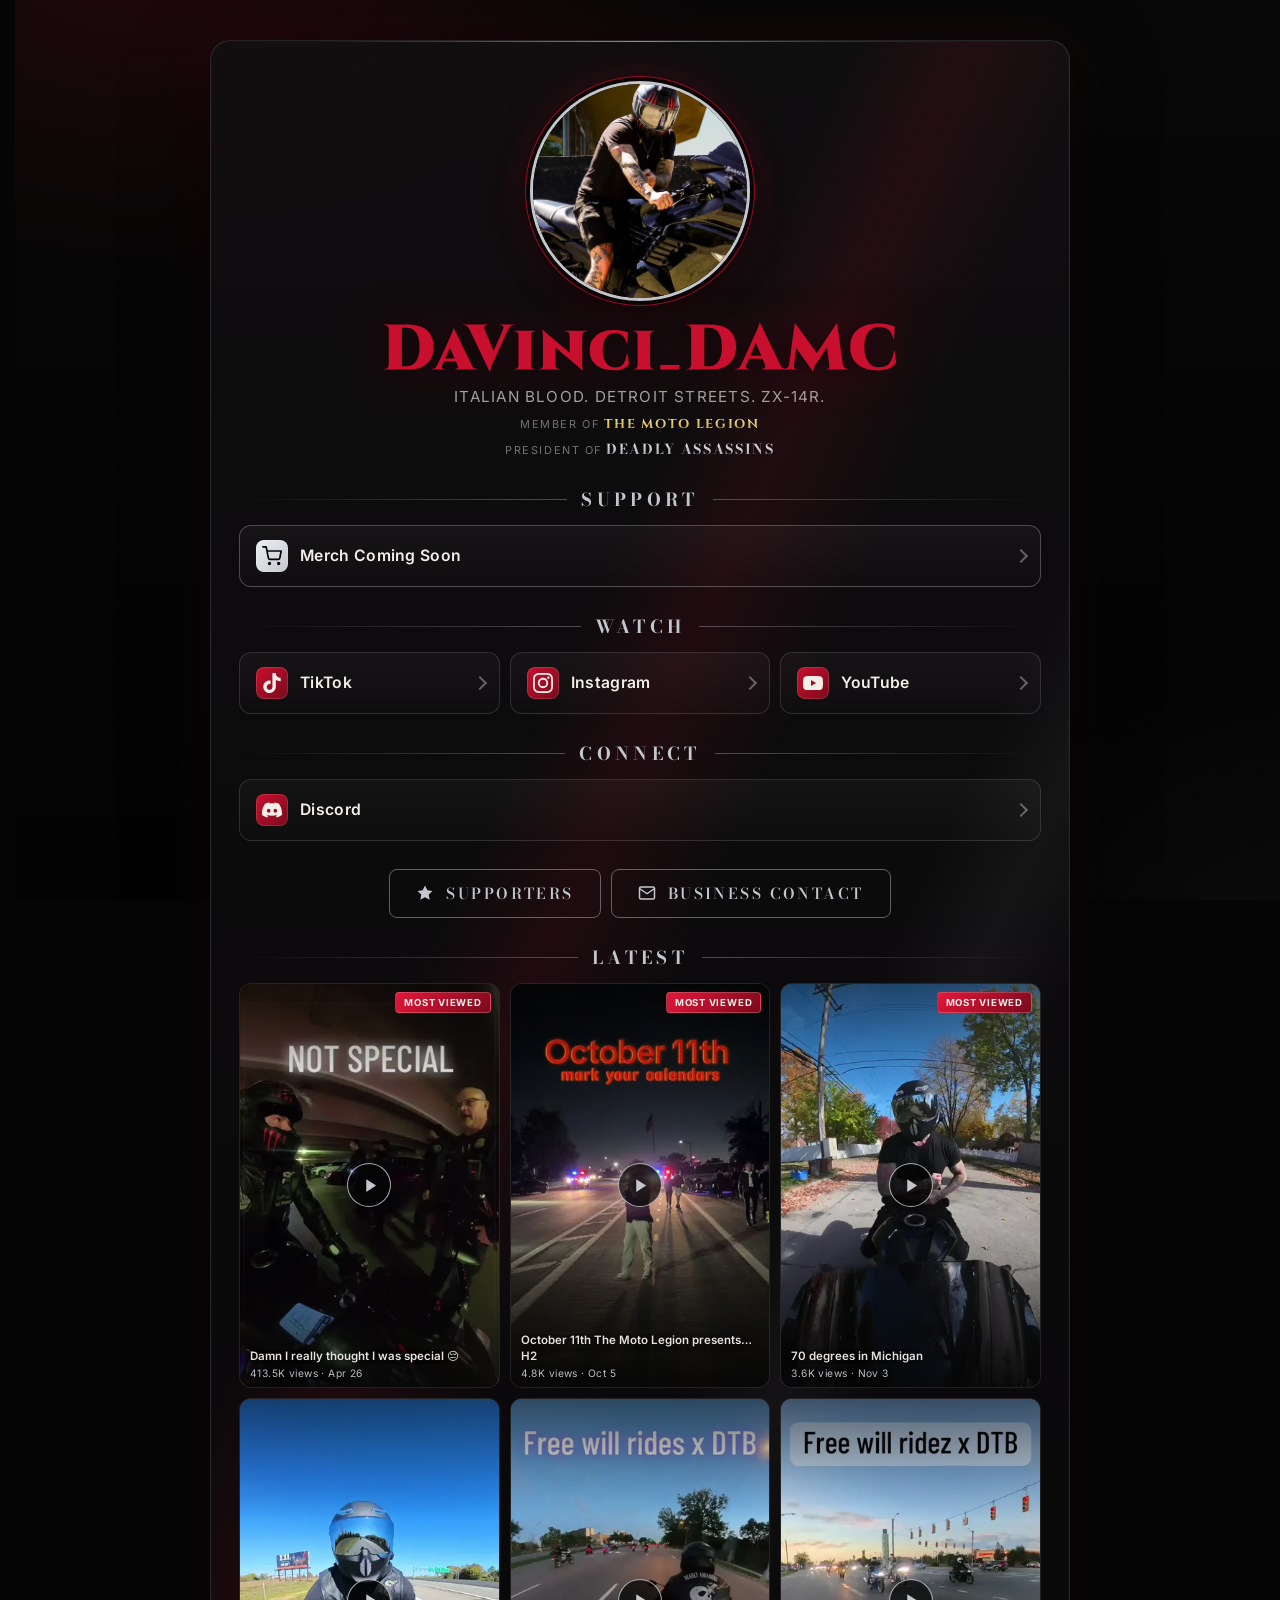
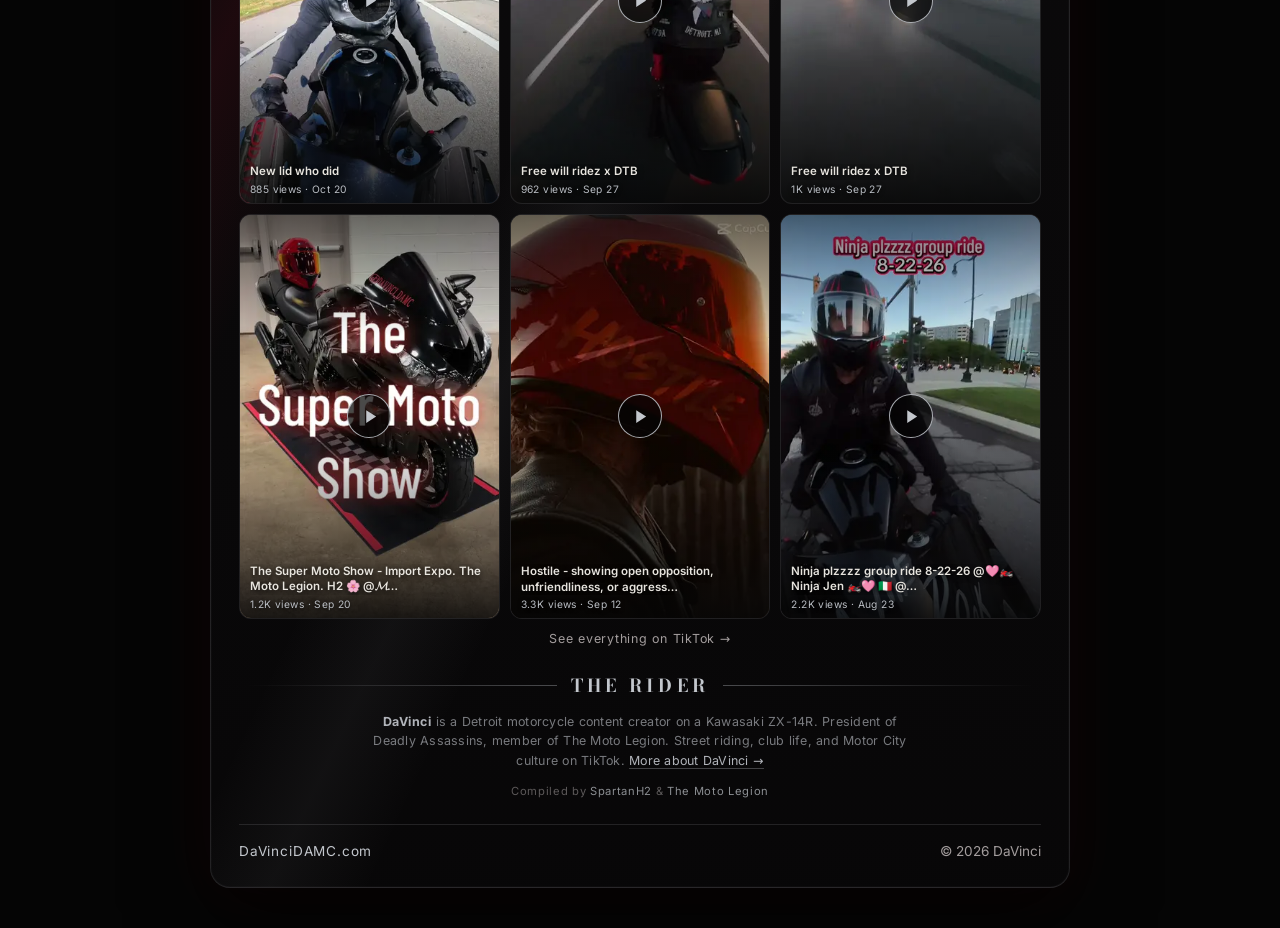
==== commit 7511e881: "Deploy VectaShield/Main-DaVinciDAMC-Website 2026-11-26T10:00:39Z" ====
--- a/index.html
+++ b/index.html
@@ -18,8 +18,8 @@
     <meta property="og:url" content="https://davincidamc.com/">
     <meta property="og:site_name" content="DaVinci">
     <meta property="og:locale" content="en_US">
-    <meta property="og:image" content="https://davincidamc.com/og-image.png?v=20261126010951">
-    <meta property="og:image:secure_url" content="https://davincidamc.com/og-image.png?v=20261126010951">
+    <meta property="og:image" content="https://davincidamc.com/og-image.png?v=20261126100036">
+    <meta property="og:image:secure_url" content="https://davincidamc.com/og-image.png?v=20261126100036">
     <meta property="og:image:type" content="image/png">
     <meta property="og:image:width" content="1200">
     <meta property="og:image:height" content="630">
@@ -31,11 +31,11 @@
     <meta name="twitter:card" content="summary_large_image">
     <meta name="twitter:title" content="DaVinci | Motorcycle Content Creator | Detroit">
     <meta name="twitter:description" content="Detroit motorcycle content on a Kawasaki ZX-14R. President of Deadly Assassins, member of The Moto Legion.">
-    <meta name="twitter:image" content="https://davincidamc.com/og-image.png?v=20261126010951">
+    <meta name="twitter:image" content="https://davincidamc.com/og-image.png?v=20261126100036">
     <meta name="twitter:image:alt" content="DaVinci, Detroit motorcycle content creator">
 
-    <link rel="stylesheet" href="styles.css?v=20261126010951">
-    <link rel="icon" type="image/png" href="favicon-64.png?v=20261126010951">
+    <link rel="stylesheet" href="styles.css?v=20261126100036">
+    <link rel="icon" type="image/png" href="favicon-64.png?v=20261126100036">
     <link rel="icon" href="/favicon.ico" sizes="48x48 32x32 16x16">
     <link rel="apple-touch-icon" href="/apple-touch-icon.png">
     <link rel="preload" href="/fonts/bodoni-moda-latin.woff2" as="font" type="font/woff2" crossorigin>
@@ -127,10 +127,10 @@
 <body>
     <main class="card">
         <div class="avatar-wrap">
-            <img src="davinci-avatar.webp?v=20261126010951" alt="DaVinci on his Kawasaki ZX-14R" class="avatar" width="220" height="220" fetchpriority="high">
+            <img src="davinci-avatar.webp?v=20261126100036" alt="DaVinci on his Kawasaki ZX-14R" class="avatar" width="220" height="220" fetchpriority="high">
         </div>
 
-        <h1 class="name wordmark-heading"><img src="davinci-damc-wordmark.svg?v=20261126010951" alt="DaVinci_DAMC" class="wordmark" width="2806" height="300"></h1>
+        <h1 class="name wordmark-heading"><img src="davinci-damc-wordmark.svg?v=20261126100036" alt="DaVinci_DAMC" class="wordmark" width="2806" height="300"></h1>
         <p class="tagline">Italian blood. Detroit streets. ZX-14R.</p>
 
         <!-- Membership credit. Deliberately understated visually, but fully
@@ -290,6 +290,6 @@
     </script>
     <!-- Last script on the page: the feed is the lowest-priority thing here
          and defers its own network work until after load. -->
-    <script src="feed.js?v=20261126010951" defer></script>
+    <script src="feed.js?v=20261126100036" defer></script>
 </body>
 </html>
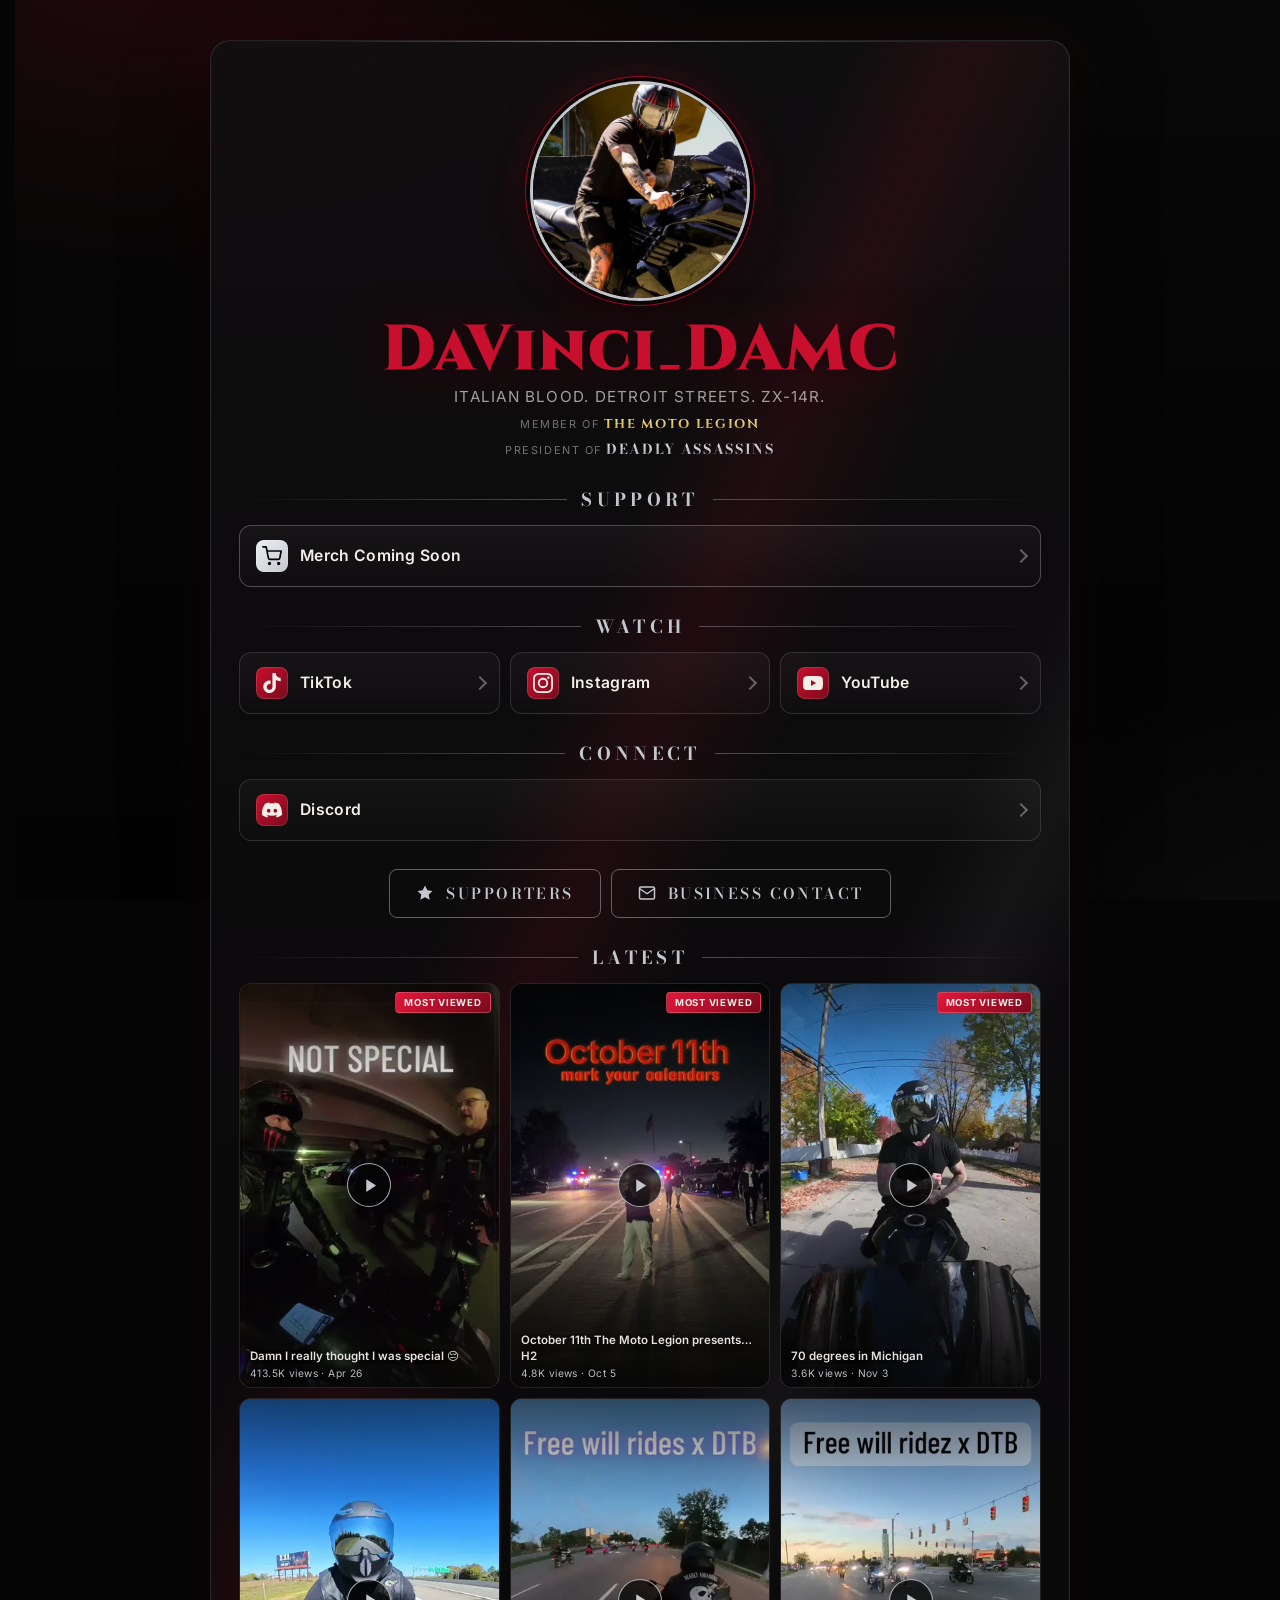
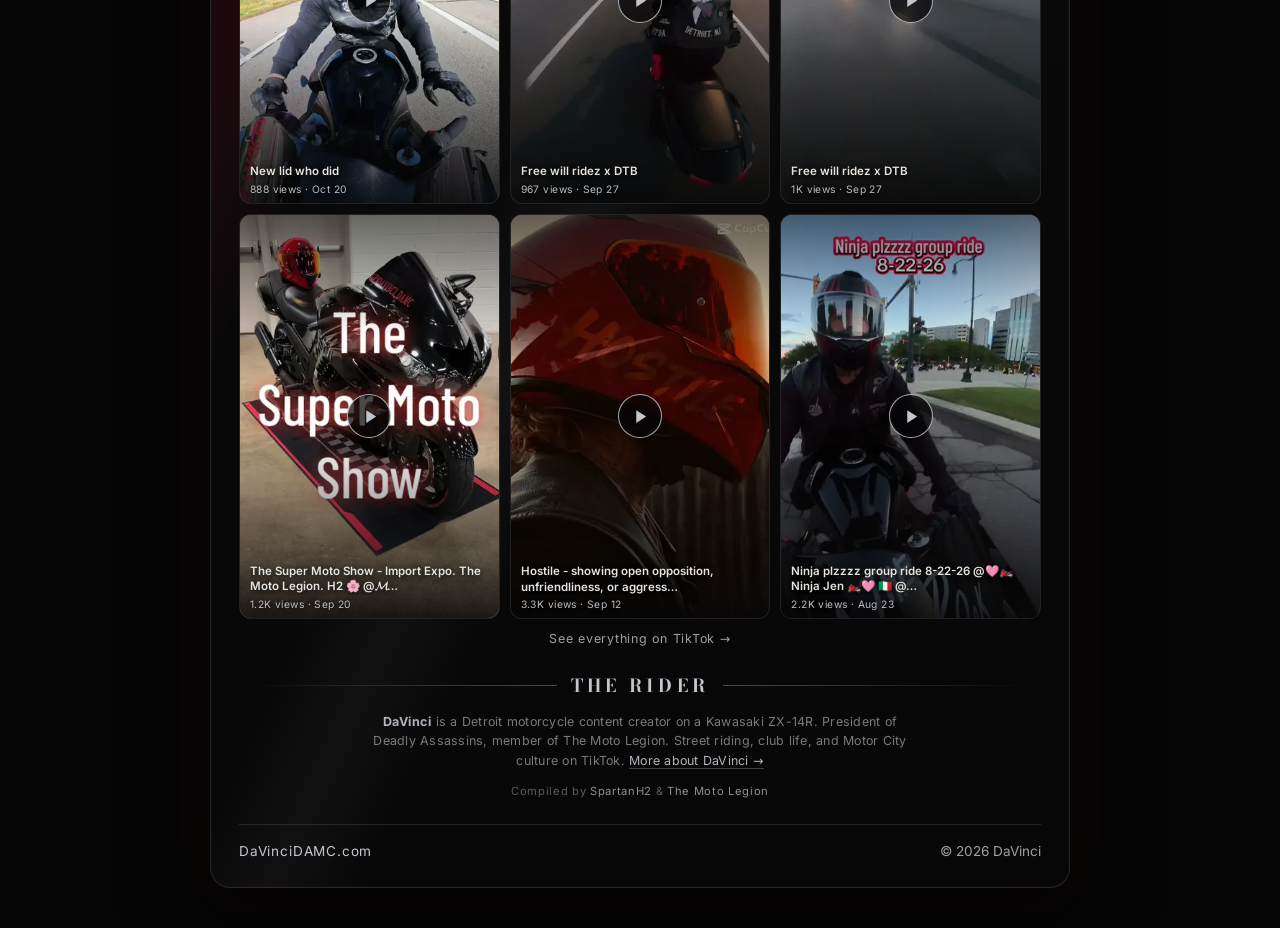
==== commit 2f6f1ded: "Deploy VectaShield/Main-DaVinciDAMC-Website 2026-11-26T19:48:51Z" ====
--- a/index.html
+++ b/index.html
@@ -18,8 +18,8 @@
     <meta property="og:url" content="https://davincidamc.com/">
     <meta property="og:site_name" content="DaVinci">
     <meta property="og:locale" content="en_US">
-    <meta property="og:image" content="https://davincidamc.com/og-image.png?v=20261126100036">
-    <meta property="og:image:secure_url" content="https://davincidamc.com/og-image.png?v=20261126100036">
+    <meta property="og:image" content="https://davincidamc.com/og-image.png?v=20261126194848">
+    <meta property="og:image:secure_url" content="https://davincidamc.com/og-image.png?v=20261126194848">
     <meta property="og:image:type" content="image/png">
     <meta property="og:image:width" content="1200">
     <meta property="og:image:height" content="630">
@@ -31,11 +31,11 @@
     <meta name="twitter:card" content="summary_large_image">
     <meta name="twitter:title" content="DaVinci | Motorcycle Content Creator | Detroit">
     <meta name="twitter:description" content="Detroit motorcycle content on a Kawasaki ZX-14R. President of Deadly Assassins, member of The Moto Legion.">
-    <meta name="twitter:image" content="https://davincidamc.com/og-image.png?v=20261126100036">
+    <meta name="twitter:image" content="https://davincidamc.com/og-image.png?v=20261126194848">
     <meta name="twitter:image:alt" content="DaVinci, Detroit motorcycle content creator">
 
-    <link rel="stylesheet" href="styles.css?v=20261126100036">
-    <link rel="icon" type="image/png" href="favicon-64.png?v=20261126100036">
+    <link rel="stylesheet" href="styles.css?v=20261126194848">
+    <link rel="icon" type="image/png" href="favicon-64.png?v=20261126194848">
     <link rel="icon" href="/favicon.ico" sizes="48x48 32x32 16x16">
     <link rel="apple-touch-icon" href="/apple-touch-icon.png">
     <link rel="preload" href="/fonts/bodoni-moda-latin.woff2" as="font" type="font/woff2" crossorigin>
@@ -127,10 +127,10 @@
 <body>
     <main class="card">
         <div class="avatar-wrap">
-            <img src="davinci-avatar.webp?v=20261126100036" alt="DaVinci on his Kawasaki ZX-14R" class="avatar" width="220" height="220" fetchpriority="high">
+            <img src="davinci-avatar.webp?v=20261126194848" alt="DaVinci on his Kawasaki ZX-14R" class="avatar" width="220" height="220" fetchpriority="high">
         </div>
 
-        <h1 class="name wordmark-heading"><img src="davinci-damc-wordmark.svg?v=20261126100036" alt="DaVinci_DAMC" class="wordmark" width="2806" height="300"></h1>
+        <h1 class="name wordmark-heading"><img src="davinci-damc-wordmark.svg?v=20261126194848" alt="DaVinci_DAMC" class="wordmark" width="2806" height="300"></h1>
         <p class="tagline">Italian blood. Detroit streets. ZX-14R.</p>
 
         <!-- Membership credit. Deliberately understated visually, but fully
@@ -290,6 +290,6 @@
     </script>
     <!-- Last script on the page: the feed is the lowest-priority thing here
          and defers its own network work until after load. -->
-    <script src="feed.js?v=20261126100036" defer></script>
+    <script src="feed.js?v=20261126194848" defer></script>
 </body>
 </html>
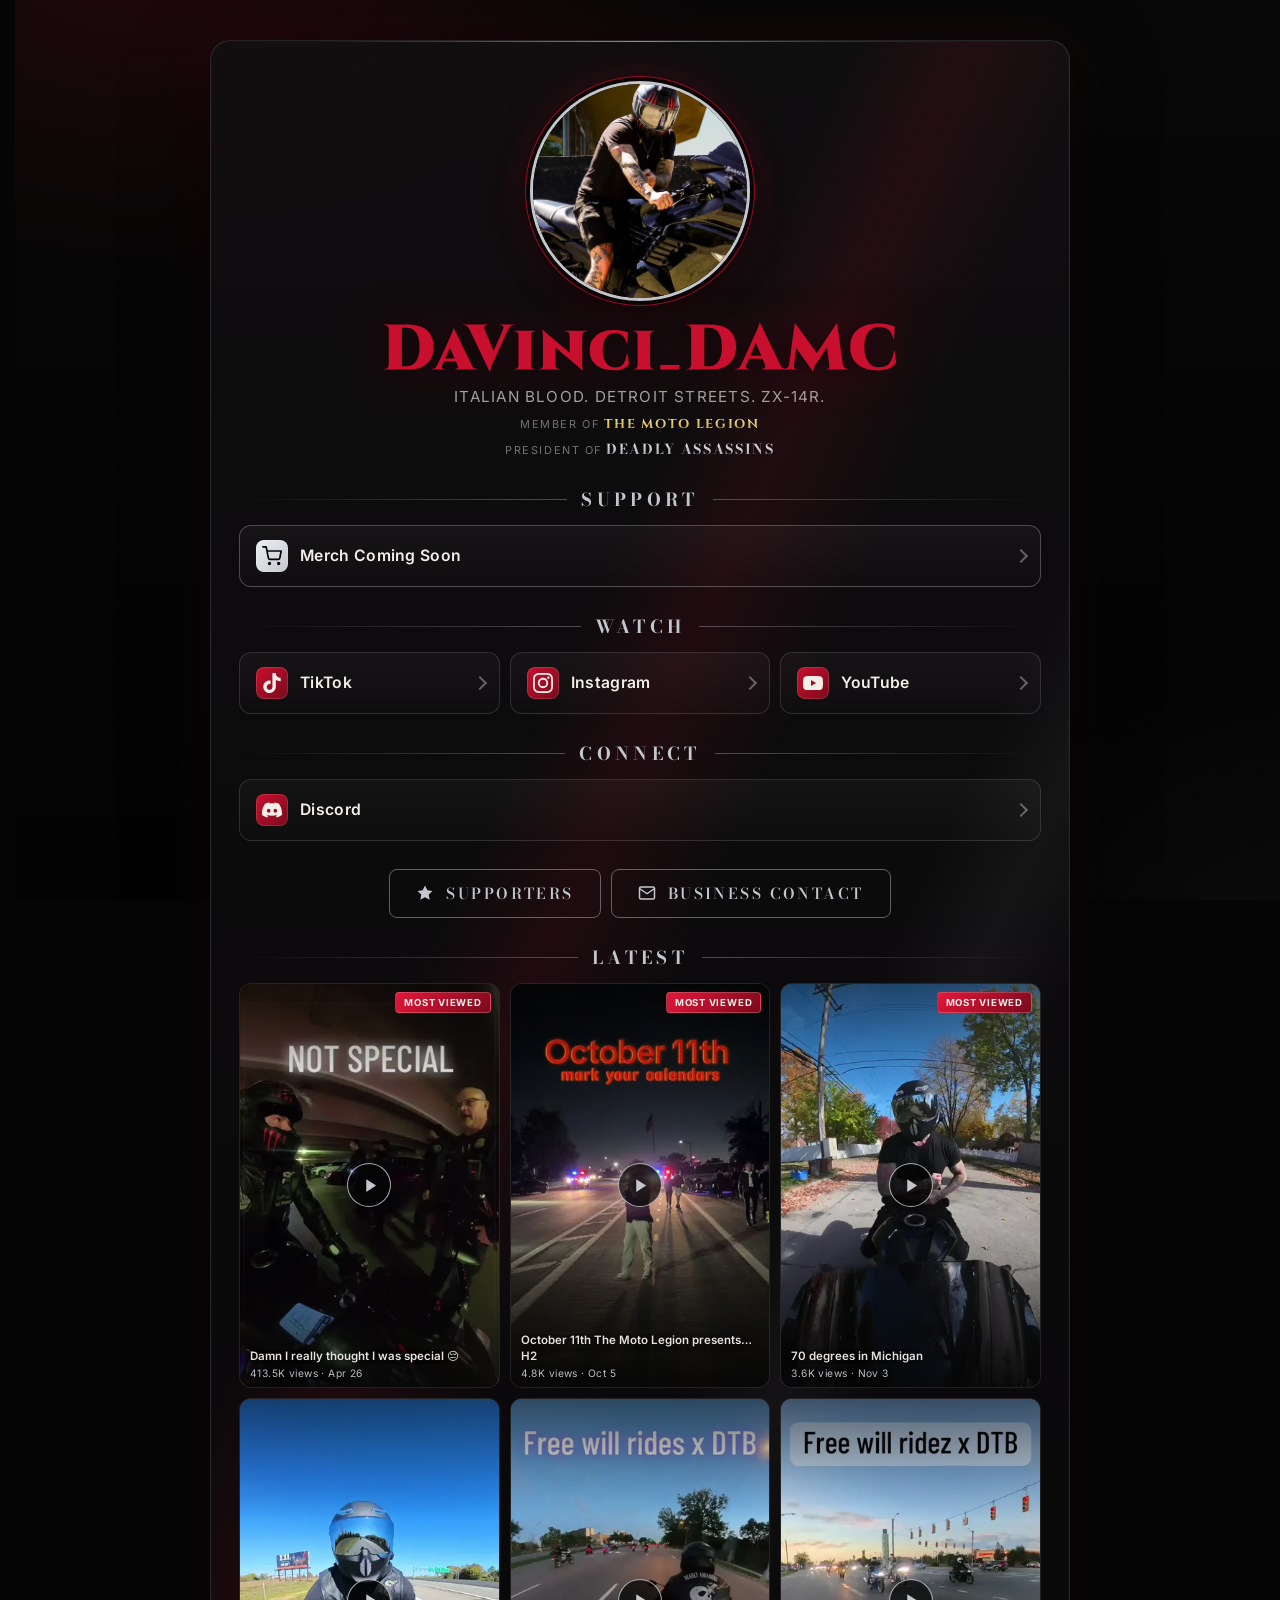
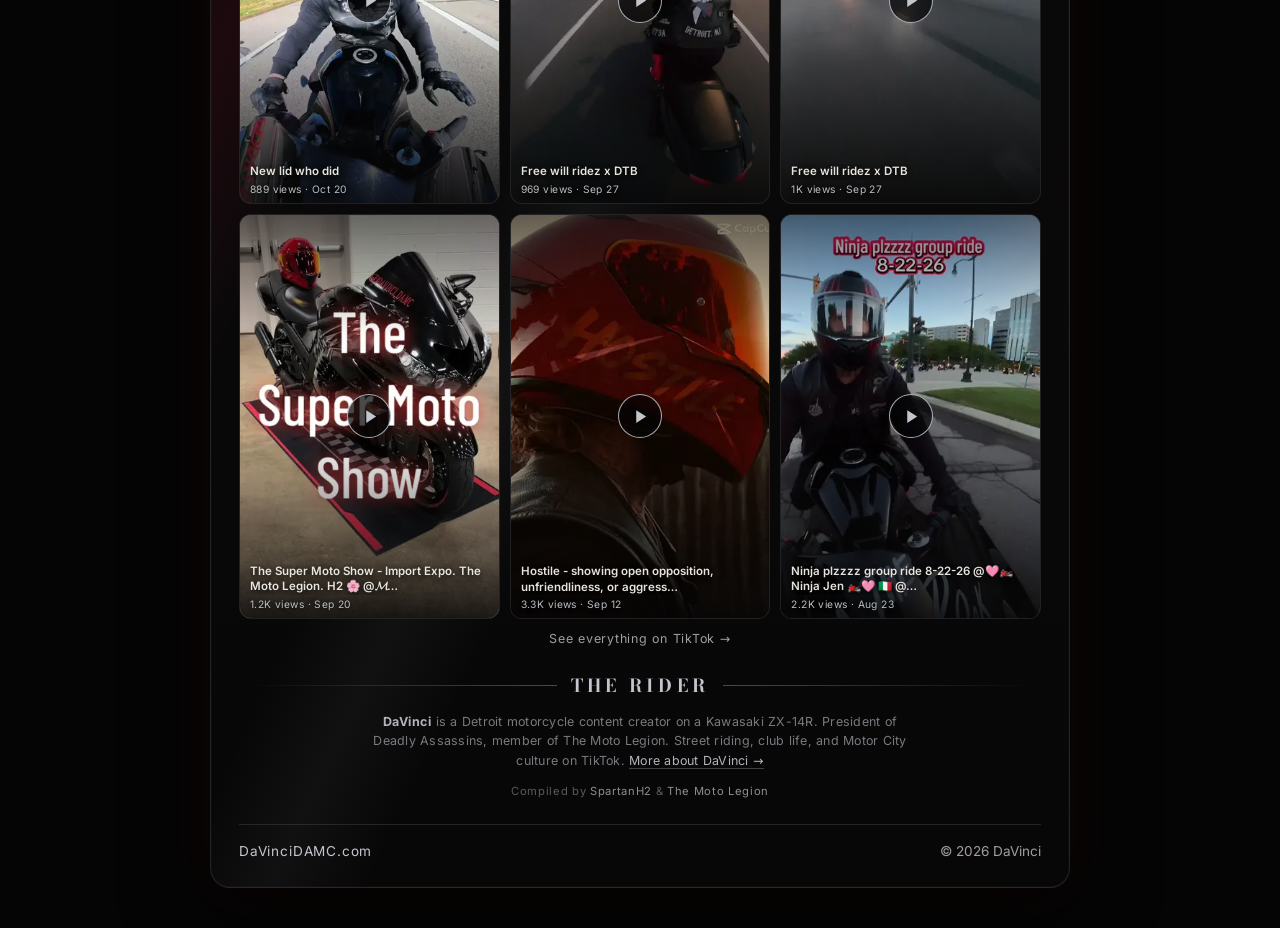
==== commit 3343f1bb: "Deploy VectaShield/Main-DaVinciDAMC-Website 2026-11-27T03:14:44Z" ====
--- a/index.html
+++ b/index.html
@@ -18,8 +18,8 @@
     <meta property="og:url" content="https://davincidamc.com/">
     <meta property="og:site_name" content="DaVinci">
     <meta property="og:locale" content="en_US">
-    <meta property="og:image" content="https://davincidamc.com/og-image.png?v=20261126194848">
-    <meta property="og:image:secure_url" content="https://davincidamc.com/og-image.png?v=20261126194848">
+    <meta property="og:image" content="https://davincidamc.com/og-image.png?v=20261127031441">
+    <meta property="og:image:secure_url" content="https://davincidamc.com/og-image.png?v=20261127031441">
     <meta property="og:image:type" content="image/png">
     <meta property="og:image:width" content="1200">
     <meta property="og:image:height" content="630">
@@ -31,11 +31,11 @@
     <meta name="twitter:card" content="summary_large_image">
     <meta name="twitter:title" content="DaVinci | Motorcycle Content Creator | Detroit">
     <meta name="twitter:description" content="Detroit motorcycle content on a Kawasaki ZX-14R. President of Deadly Assassins, member of The Moto Legion.">
-    <meta name="twitter:image" content="https://davincidamc.com/og-image.png?v=20261126194848">
+    <meta name="twitter:image" content="https://davincidamc.com/og-image.png?v=20261127031441">
     <meta name="twitter:image:alt" content="DaVinci, Detroit motorcycle content creator">
 
-    <link rel="stylesheet" href="styles.css?v=20261126194848">
-    <link rel="icon" type="image/png" href="favicon-64.png?v=20261126194848">
+    <link rel="stylesheet" href="styles.css?v=20261127031441">
+    <link rel="icon" type="image/png" href="favicon-64.png?v=20261127031441">
     <link rel="icon" href="/favicon.ico" sizes="48x48 32x32 16x16">
     <link rel="apple-touch-icon" href="/apple-touch-icon.png">
     <link rel="preload" href="/fonts/bodoni-moda-latin.woff2" as="font" type="font/woff2" crossorigin>
@@ -127,10 +127,10 @@
 <body>
     <main class="card">
         <div class="avatar-wrap">
-            <img src="davinci-avatar.webp?v=20261126194848" alt="DaVinci on his Kawasaki ZX-14R" class="avatar" width="220" height="220" fetchpriority="high">
+            <img src="davinci-avatar.webp?v=20261127031441" alt="DaVinci on his Kawasaki ZX-14R" class="avatar" width="220" height="220" fetchpriority="high">
         </div>
 
-        <h1 class="name wordmark-heading"><img src="davinci-damc-wordmark.svg?v=20261126194848" alt="DaVinci_DAMC" class="wordmark" width="2806" height="300"></h1>
+        <h1 class="name wordmark-heading"><img src="davinci-damc-wordmark.svg?v=20261127031441" alt="DaVinci_DAMC" class="wordmark" width="2806" height="300"></h1>
         <p class="tagline">Italian blood. Detroit streets. ZX-14R.</p>
 
         <!-- Membership credit. Deliberately understated visually, but fully
@@ -290,6 +290,6 @@
     </script>
     <!-- Last script on the page: the feed is the lowest-priority thing here
          and defers its own network work until after load. -->
-    <script src="feed.js?v=20261126194848" defer></script>
+    <script src="feed.js?v=20261127031441" defer></script>
 </body>
 </html>
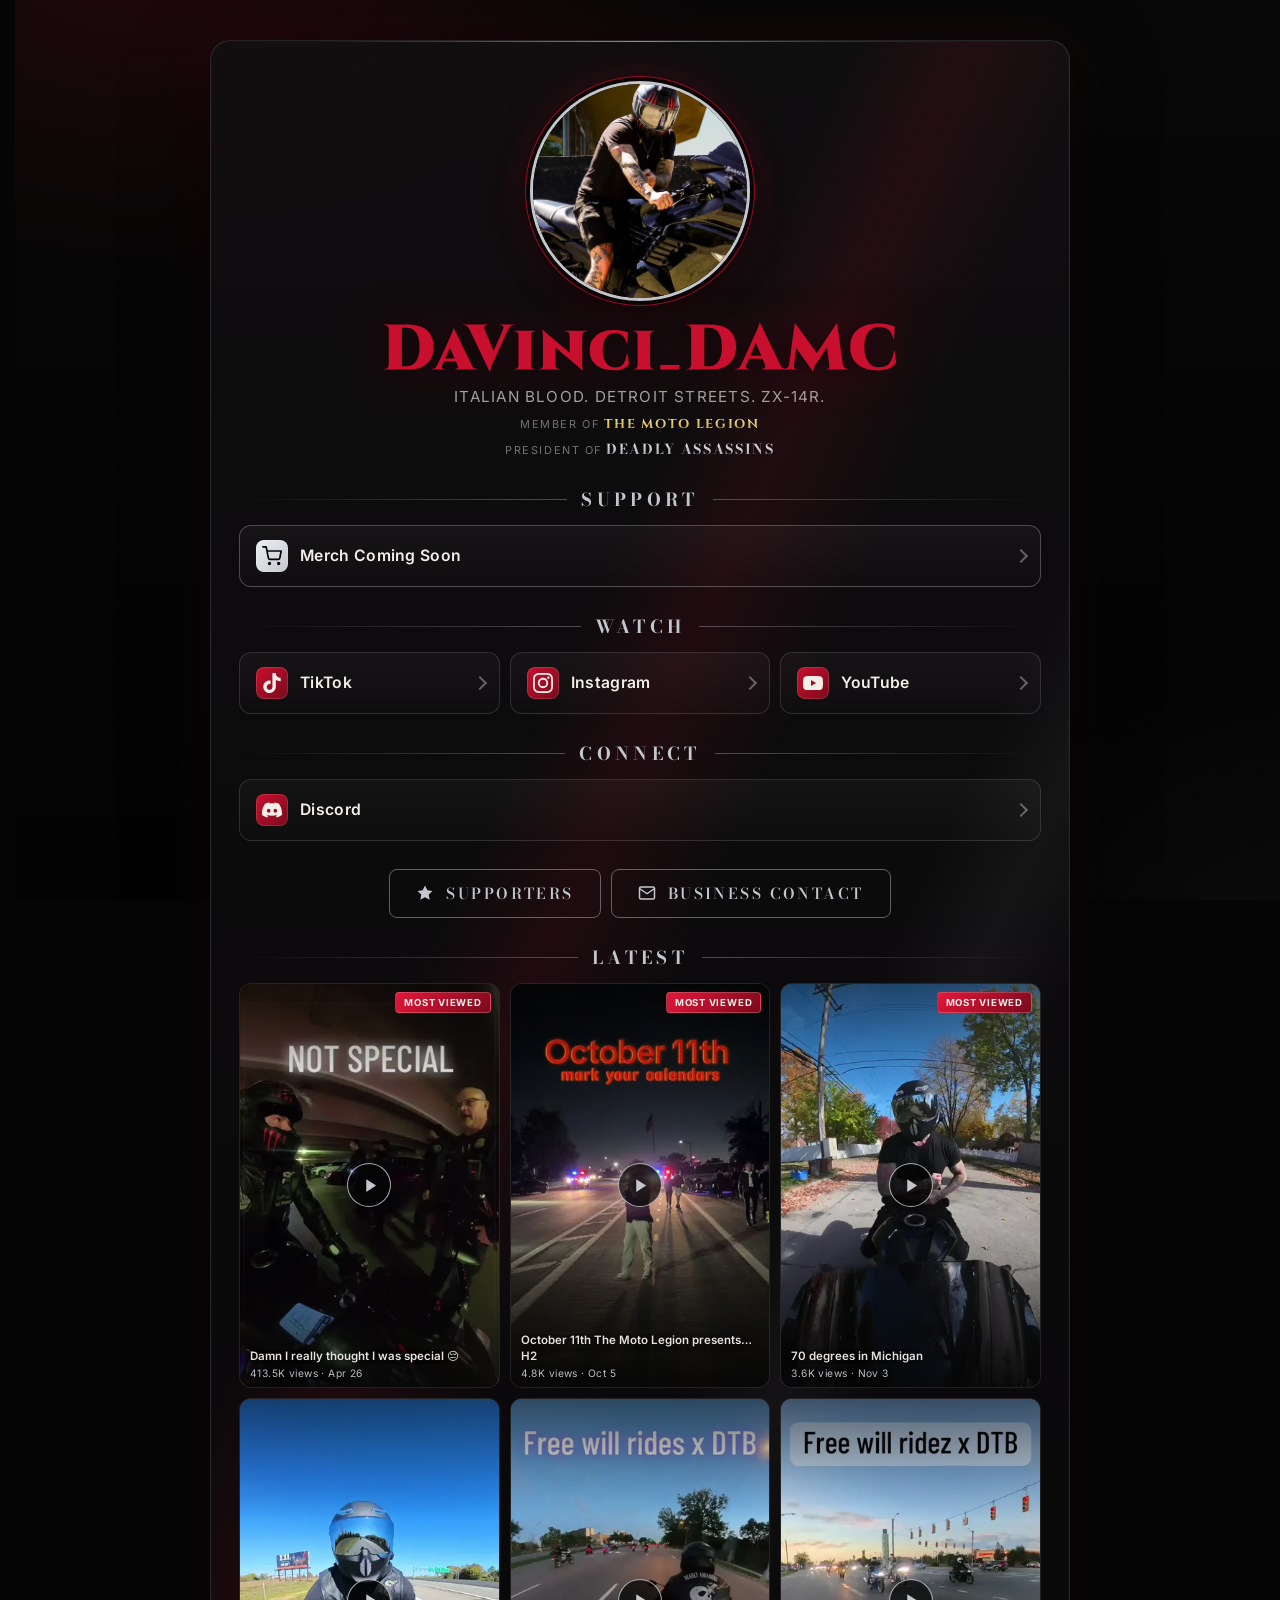
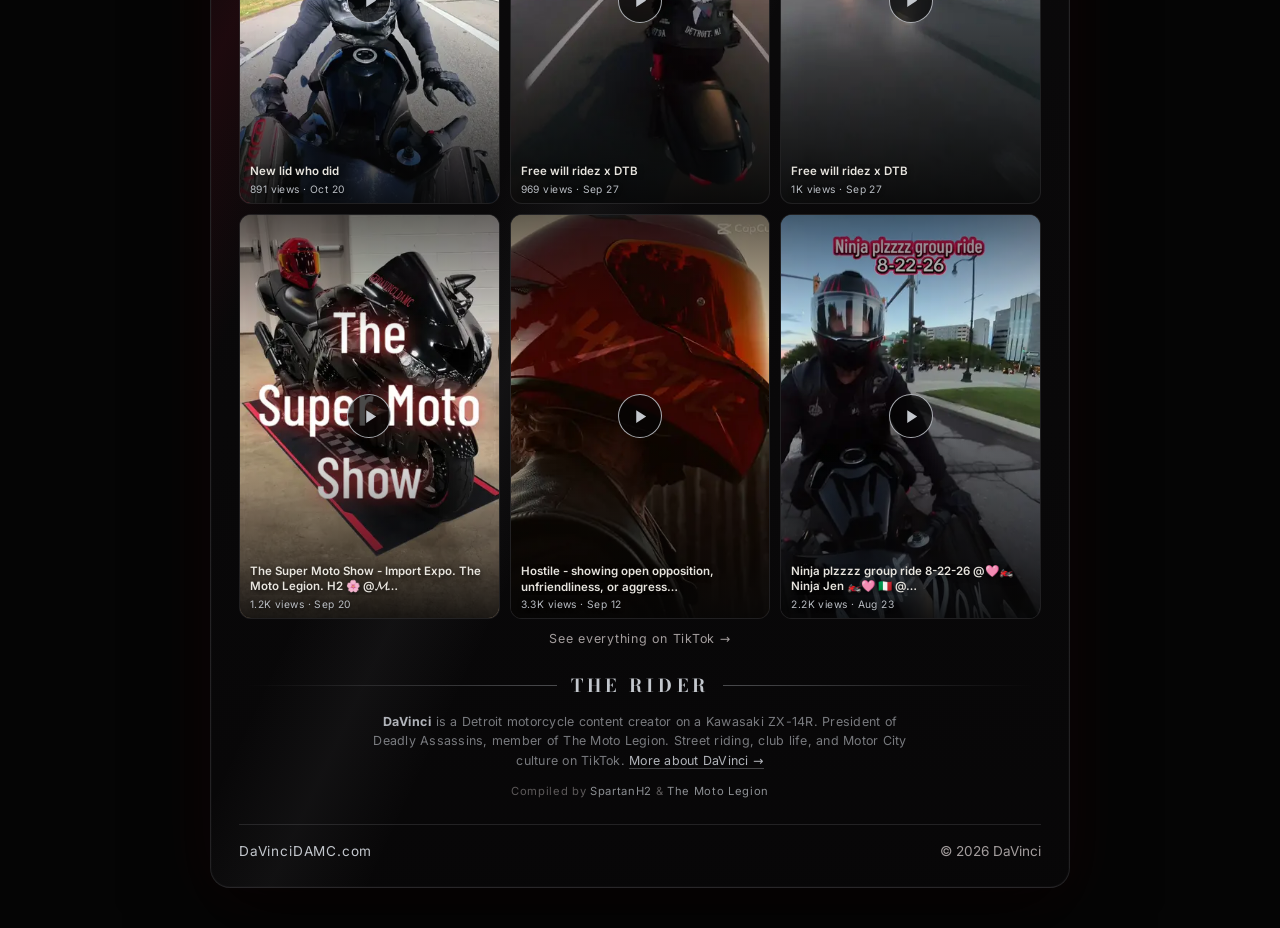
==== commit 031e238f: "Deploy VectaShield/Main-DaVinciDAMC-Website 2026-11-27T13:04:17Z" ====
--- a/index.html
+++ b/index.html
@@ -18,8 +18,8 @@
     <meta property="og:url" content="https://davincidamc.com/">
     <meta property="og:site_name" content="DaVinci">
     <meta property="og:locale" content="en_US">
-    <meta property="og:image" content="https://davincidamc.com/og-image.png?v=20261127031441">
-    <meta property="og:image:secure_url" content="https://davincidamc.com/og-image.png?v=20261127031441">
+    <meta property="og:image" content="https://davincidamc.com/og-image.png?v=20261127130414">
+    <meta property="og:image:secure_url" content="https://davincidamc.com/og-image.png?v=20261127130414">
     <meta property="og:image:type" content="image/png">
     <meta property="og:image:width" content="1200">
     <meta property="og:image:height" content="630">
@@ -31,11 +31,11 @@
     <meta name="twitter:card" content="summary_large_image">
     <meta name="twitter:title" content="DaVinci | Motorcycle Content Creator | Detroit">
     <meta name="twitter:description" content="Detroit motorcycle content on a Kawasaki ZX-14R. President of Deadly Assassins, member of The Moto Legion.">
-    <meta name="twitter:image" content="https://davincidamc.com/og-image.png?v=20261127031441">
+    <meta name="twitter:image" content="https://davincidamc.com/og-image.png?v=20261127130414">
     <meta name="twitter:image:alt" content="DaVinci, Detroit motorcycle content creator">
 
-    <link rel="stylesheet" href="styles.css?v=20261127031441">
-    <link rel="icon" type="image/png" href="favicon-64.png?v=20261127031441">
+    <link rel="stylesheet" href="styles.css?v=20261127130414">
+    <link rel="icon" type="image/png" href="favicon-64.png?v=20261127130414">
     <link rel="icon" href="/favicon.ico" sizes="48x48 32x32 16x16">
     <link rel="apple-touch-icon" href="/apple-touch-icon.png">
     <link rel="preload" href="/fonts/bodoni-moda-latin.woff2" as="font" type="font/woff2" crossorigin>
@@ -127,10 +127,10 @@
 <body>
     <main class="card">
         <div class="avatar-wrap">
-            <img src="davinci-avatar.webp?v=20261127031441" alt="DaVinci on his Kawasaki ZX-14R" class="avatar" width="220" height="220" fetchpriority="high">
+            <img src="davinci-avatar.webp?v=20261127130414" alt="DaVinci on his Kawasaki ZX-14R" class="avatar" width="220" height="220" fetchpriority="high">
         </div>
 
-        <h1 class="name wordmark-heading"><img src="davinci-damc-wordmark.svg?v=20261127031441" alt="DaVinci_DAMC" class="wordmark" width="2806" height="300"></h1>
+        <h1 class="name wordmark-heading"><img src="davinci-damc-wordmark.svg?v=20261127130414" alt="DaVinci_DAMC" class="wordmark" width="2806" height="300"></h1>
         <p class="tagline">Italian blood. Detroit streets. ZX-14R.</p>
 
         <!-- Membership credit. Deliberately understated visually, but fully
@@ -290,6 +290,6 @@
     </script>
     <!-- Last script on the page: the feed is the lowest-priority thing here
          and defers its own network work until after load. -->
-    <script src="feed.js?v=20261127031441" defer></script>
+    <script src="feed.js?v=20261127130414" defer></script>
 </body>
 </html>
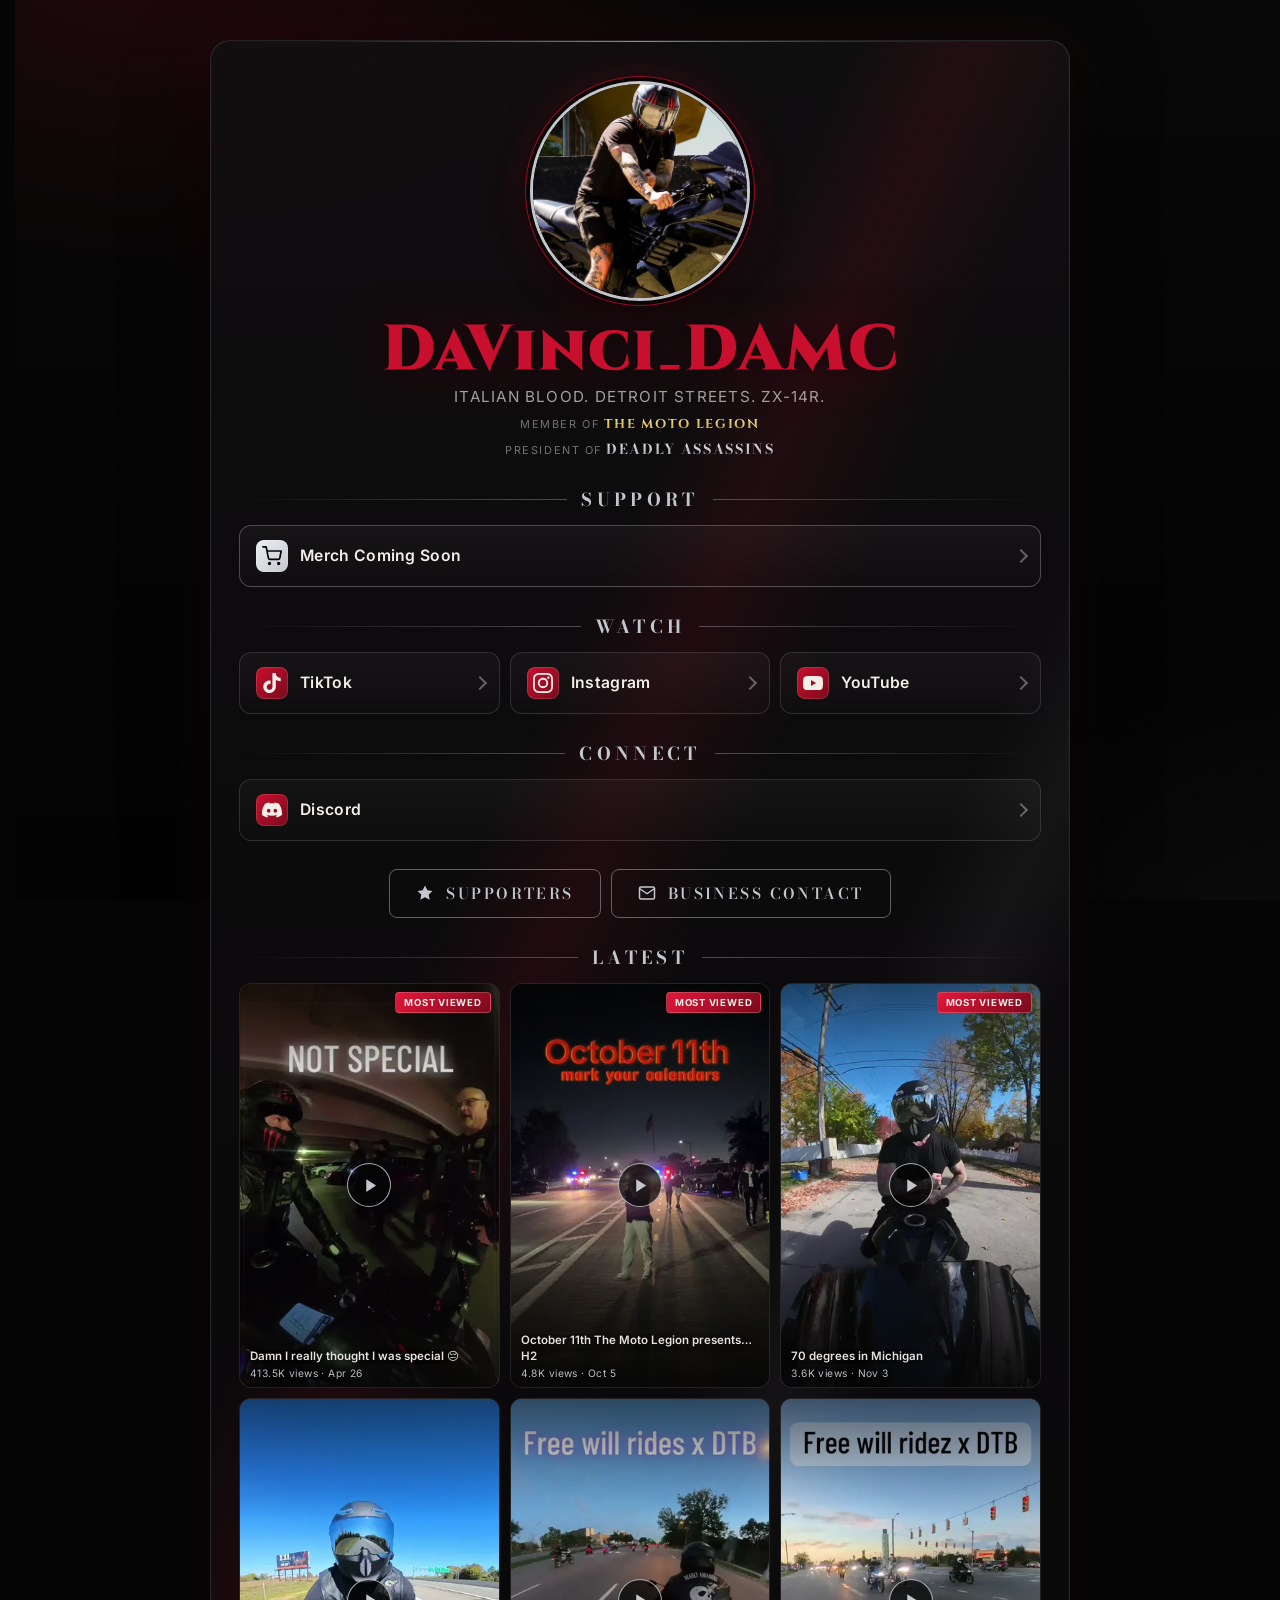
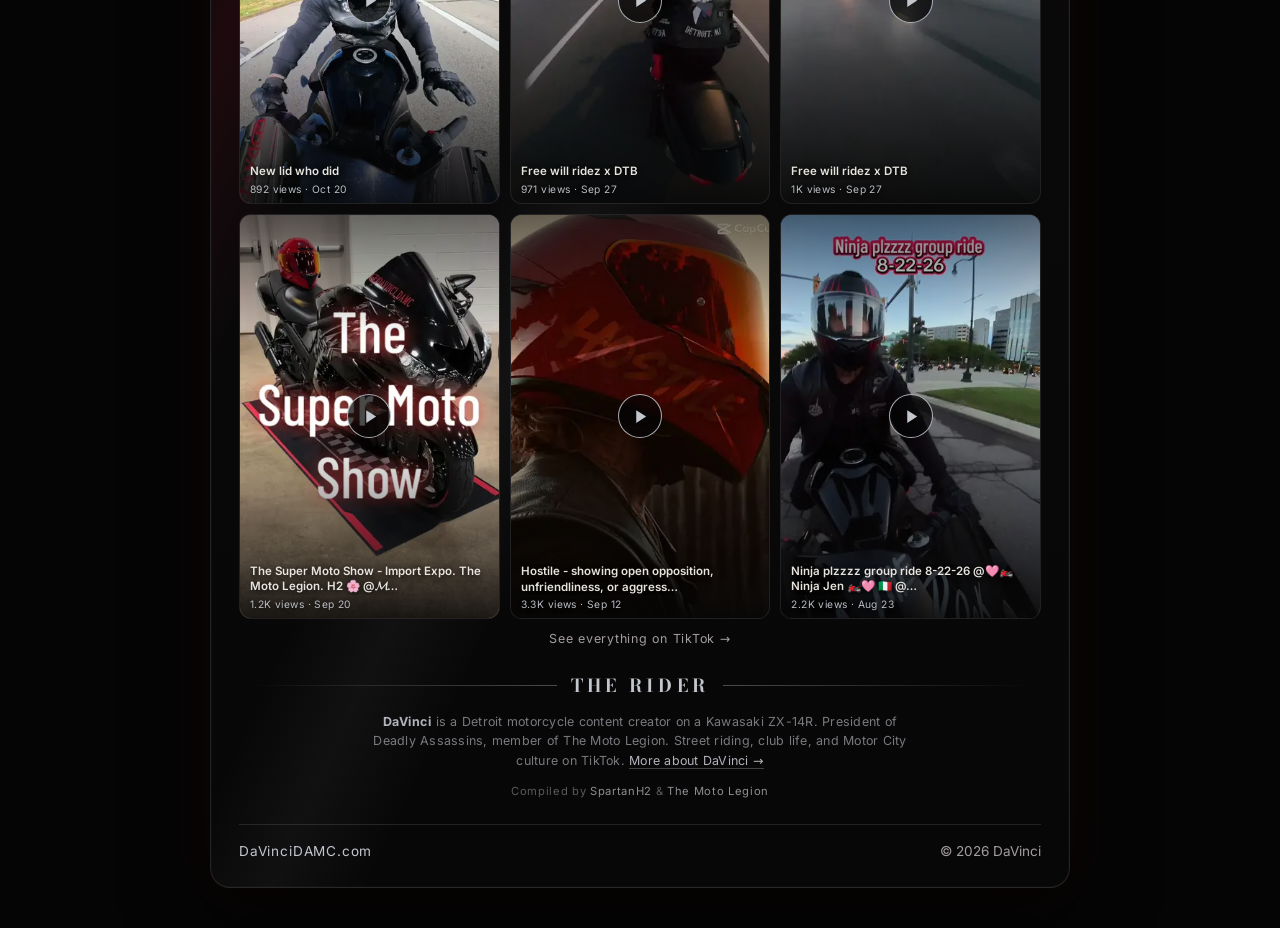
==== commit 5095be73: "Deploy VectaShield/Main-DaVinciDAMC-Website 2026-11-27T22:18:56Z" ====
--- a/index.html
+++ b/index.html
@@ -18,8 +18,8 @@
     <meta property="og:url" content="https://davincidamc.com/">
     <meta property="og:site_name" content="DaVinci">
     <meta property="og:locale" content="en_US">
-    <meta property="og:image" content="https://davincidamc.com/og-image.png?v=20261127130414">
-    <meta property="og:image:secure_url" content="https://davincidamc.com/og-image.png?v=20261127130414">
+    <meta property="og:image" content="https://davincidamc.com/og-image.png?v=20261127221853">
+    <meta property="og:image:secure_url" content="https://davincidamc.com/og-image.png?v=20261127221853">
     <meta property="og:image:type" content="image/png">
     <meta property="og:image:width" content="1200">
     <meta property="og:image:height" content="630">
@@ -31,11 +31,11 @@
     <meta name="twitter:card" content="summary_large_image">
     <meta name="twitter:title" content="DaVinci | Motorcycle Content Creator | Detroit">
     <meta name="twitter:description" content="Detroit motorcycle content on a Kawasaki ZX-14R. President of Deadly Assassins, member of The Moto Legion.">
-    <meta name="twitter:image" content="https://davincidamc.com/og-image.png?v=20261127130414">
+    <meta name="twitter:image" content="https://davincidamc.com/og-image.png?v=20261127221853">
     <meta name="twitter:image:alt" content="DaVinci, Detroit motorcycle content creator">
 
-    <link rel="stylesheet" href="styles.css?v=20261127130414">
-    <link rel="icon" type="image/png" href="favicon-64.png?v=20261127130414">
+    <link rel="stylesheet" href="styles.css?v=20261127221853">
+    <link rel="icon" type="image/png" href="favicon-64.png?v=20261127221853">
     <link rel="icon" href="/favicon.ico" sizes="48x48 32x32 16x16">
     <link rel="apple-touch-icon" href="/apple-touch-icon.png">
     <link rel="preload" href="/fonts/bodoni-moda-latin.woff2" as="font" type="font/woff2" crossorigin>
@@ -127,10 +127,10 @@
 <body>
     <main class="card">
         <div class="avatar-wrap">
-            <img src="davinci-avatar.webp?v=20261127130414" alt="DaVinci on his Kawasaki ZX-14R" class="avatar" width="220" height="220" fetchpriority="high">
+            <img src="davinci-avatar.webp?v=20261127221853" alt="DaVinci on his Kawasaki ZX-14R" class="avatar" width="220" height="220" fetchpriority="high">
         </div>
 
-        <h1 class="name wordmark-heading"><img src="davinci-damc-wordmark.svg?v=20261127130414" alt="DaVinci_DAMC" class="wordmark" width="2806" height="300"></h1>
+        <h1 class="name wordmark-heading"><img src="davinci-damc-wordmark.svg?v=20261127221853" alt="DaVinci_DAMC" class="wordmark" width="2806" height="300"></h1>
         <p class="tagline">Italian blood. Detroit streets. ZX-14R.</p>
 
         <!-- Membership credit. Deliberately understated visually, but fully
@@ -290,6 +290,6 @@
     </script>
     <!-- Last script on the page: the feed is the lowest-priority thing here
          and defers its own network work until after load. -->
-    <script src="feed.js?v=20261127130414" defer></script>
+    <script src="feed.js?v=20261127221853" defer></script>
 </body>
 </html>
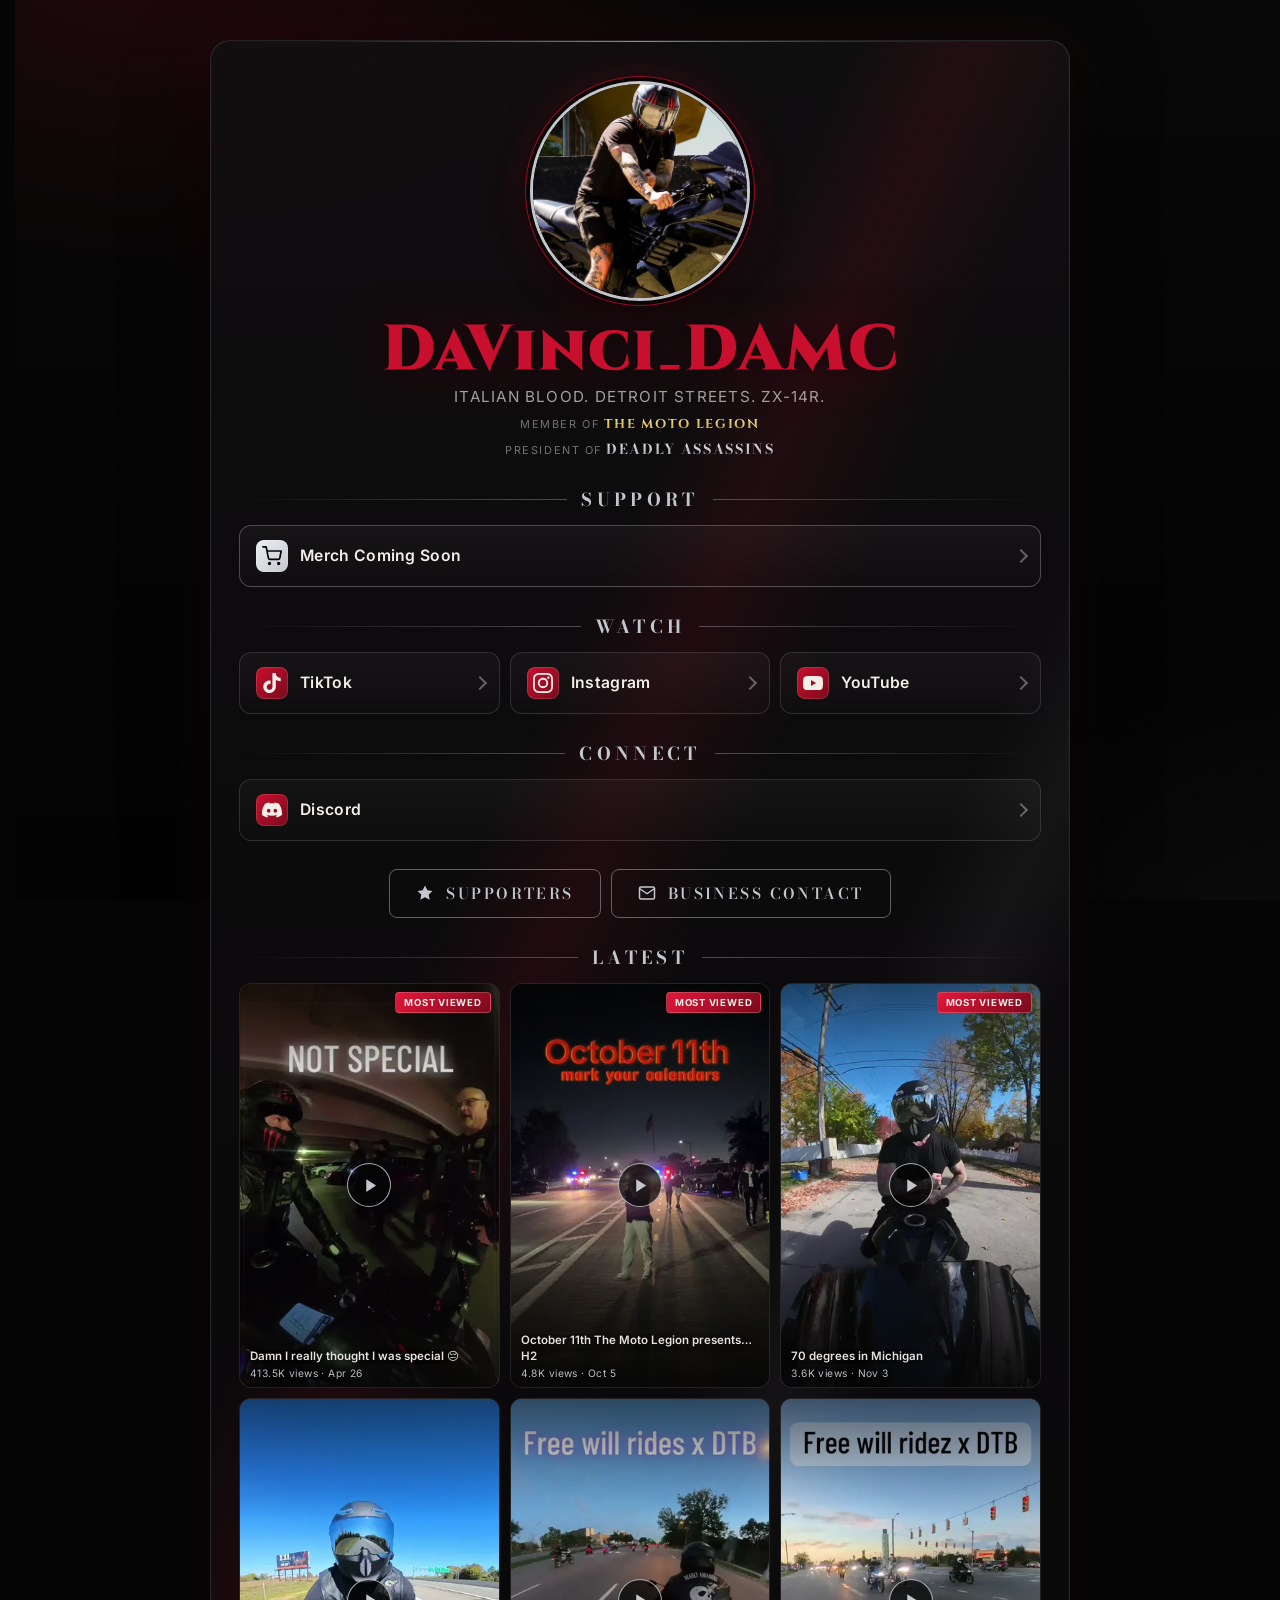
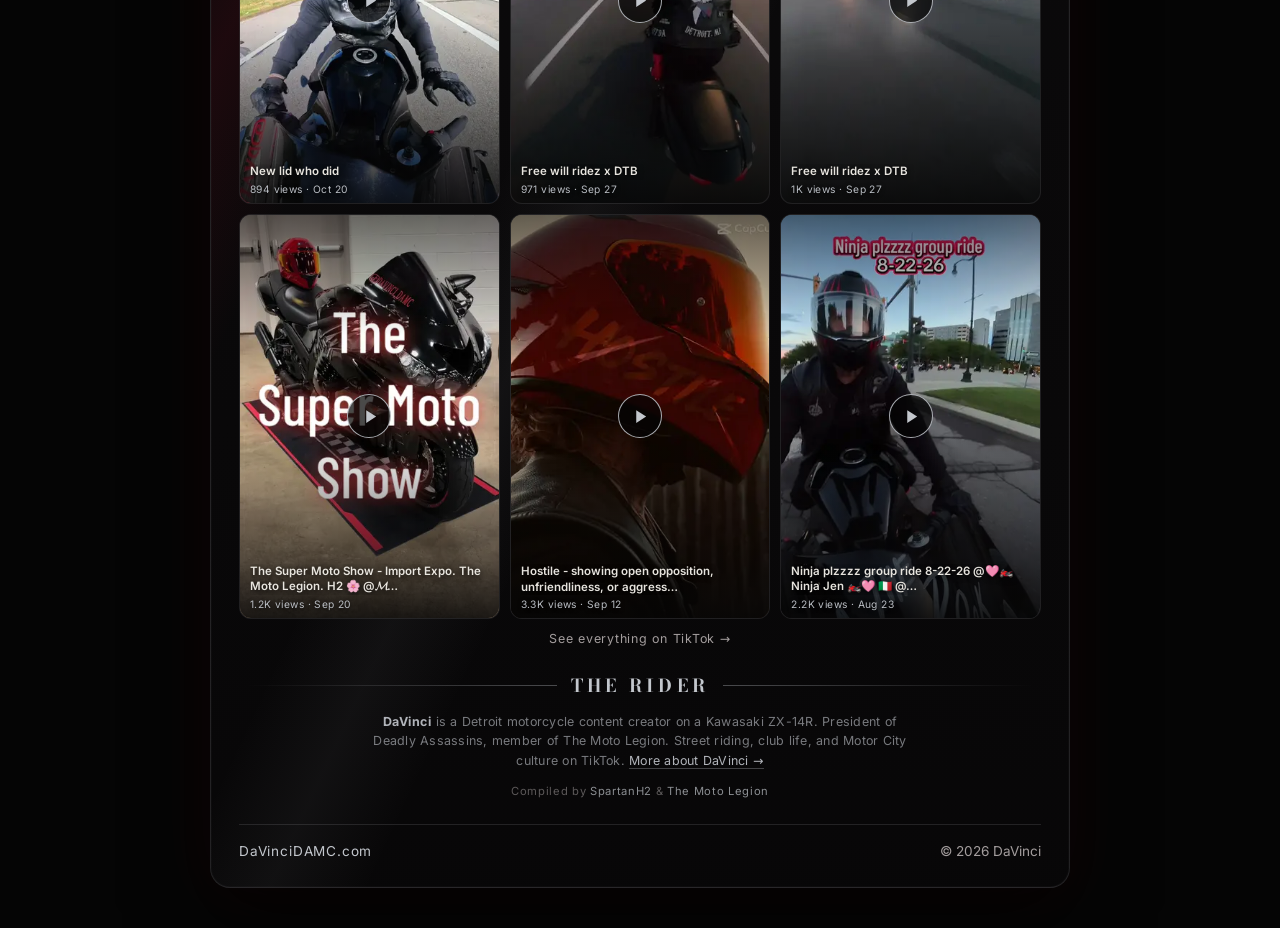
==== commit 270a933a: "Deploy VectaShield/Main-DaVinciDAMC-Website 2026-11-28T13:33:13Z" ====
--- a/index.html
+++ b/index.html
@@ -18,8 +18,8 @@
     <meta property="og:url" content="https://davincidamc.com/">
     <meta property="og:site_name" content="DaVinci">
     <meta property="og:locale" content="en_US">
-    <meta property="og:image" content="https://davincidamc.com/og-image.png?v=20261127221853">
-    <meta property="og:image:secure_url" content="https://davincidamc.com/og-image.png?v=20261127221853">
+    <meta property="og:image" content="https://davincidamc.com/og-image.png?v=20261128133310">
+    <meta property="og:image:secure_url" content="https://davincidamc.com/og-image.png?v=20261128133310">
     <meta property="og:image:type" content="image/png">
     <meta property="og:image:width" content="1200">
     <meta property="og:image:height" content="630">
@@ -31,11 +31,11 @@
     <meta name="twitter:card" content="summary_large_image">
     <meta name="twitter:title" content="DaVinci | Motorcycle Content Creator | Detroit">
     <meta name="twitter:description" content="Detroit motorcycle content on a Kawasaki ZX-14R. President of Deadly Assassins, member of The Moto Legion.">
-    <meta name="twitter:image" content="https://davincidamc.com/og-image.png?v=20261127221853">
+    <meta name="twitter:image" content="https://davincidamc.com/og-image.png?v=20261128133310">
     <meta name="twitter:image:alt" content="DaVinci, Detroit motorcycle content creator">
 
-    <link rel="stylesheet" href="styles.css?v=20261127221853">
-    <link rel="icon" type="image/png" href="favicon-64.png?v=20261127221853">
+    <link rel="stylesheet" href="styles.css?v=20261128133310">
+    <link rel="icon" type="image/png" href="favicon-64.png?v=20261128133310">
     <link rel="icon" href="/favicon.ico" sizes="48x48 32x32 16x16">
     <link rel="apple-touch-icon" href="/apple-touch-icon.png">
     <link rel="preload" href="/fonts/bodoni-moda-latin.woff2" as="font" type="font/woff2" crossorigin>
@@ -127,10 +127,10 @@
 <body>
     <main class="card">
         <div class="avatar-wrap">
-            <img src="davinci-avatar.webp?v=20261127221853" alt="DaVinci on his Kawasaki ZX-14R" class="avatar" width="220" height="220" fetchpriority="high">
+            <img src="davinci-avatar.webp?v=20261128133310" alt="DaVinci on his Kawasaki ZX-14R" class="avatar" width="220" height="220" fetchpriority="high">
         </div>
 
-        <h1 class="name wordmark-heading"><img src="davinci-damc-wordmark.svg?v=20261127221853" alt="DaVinci_DAMC" class="wordmark" width="2806" height="300"></h1>
+        <h1 class="name wordmark-heading"><img src="davinci-damc-wordmark.svg?v=20261128133310" alt="DaVinci_DAMC" class="wordmark" width="2806" height="300"></h1>
         <p class="tagline">Italian blood. Detroit streets. ZX-14R.</p>
 
         <!-- Membership credit. Deliberately understated visually, but fully
@@ -290,6 +290,6 @@
     </script>
     <!-- Last script on the page: the feed is the lowest-priority thing here
          and defers its own network work until after load. -->
-    <script src="feed.js?v=20261127221853" defer></script>
+    <script src="feed.js?v=20261128133310" defer></script>
 </body>
 </html>
